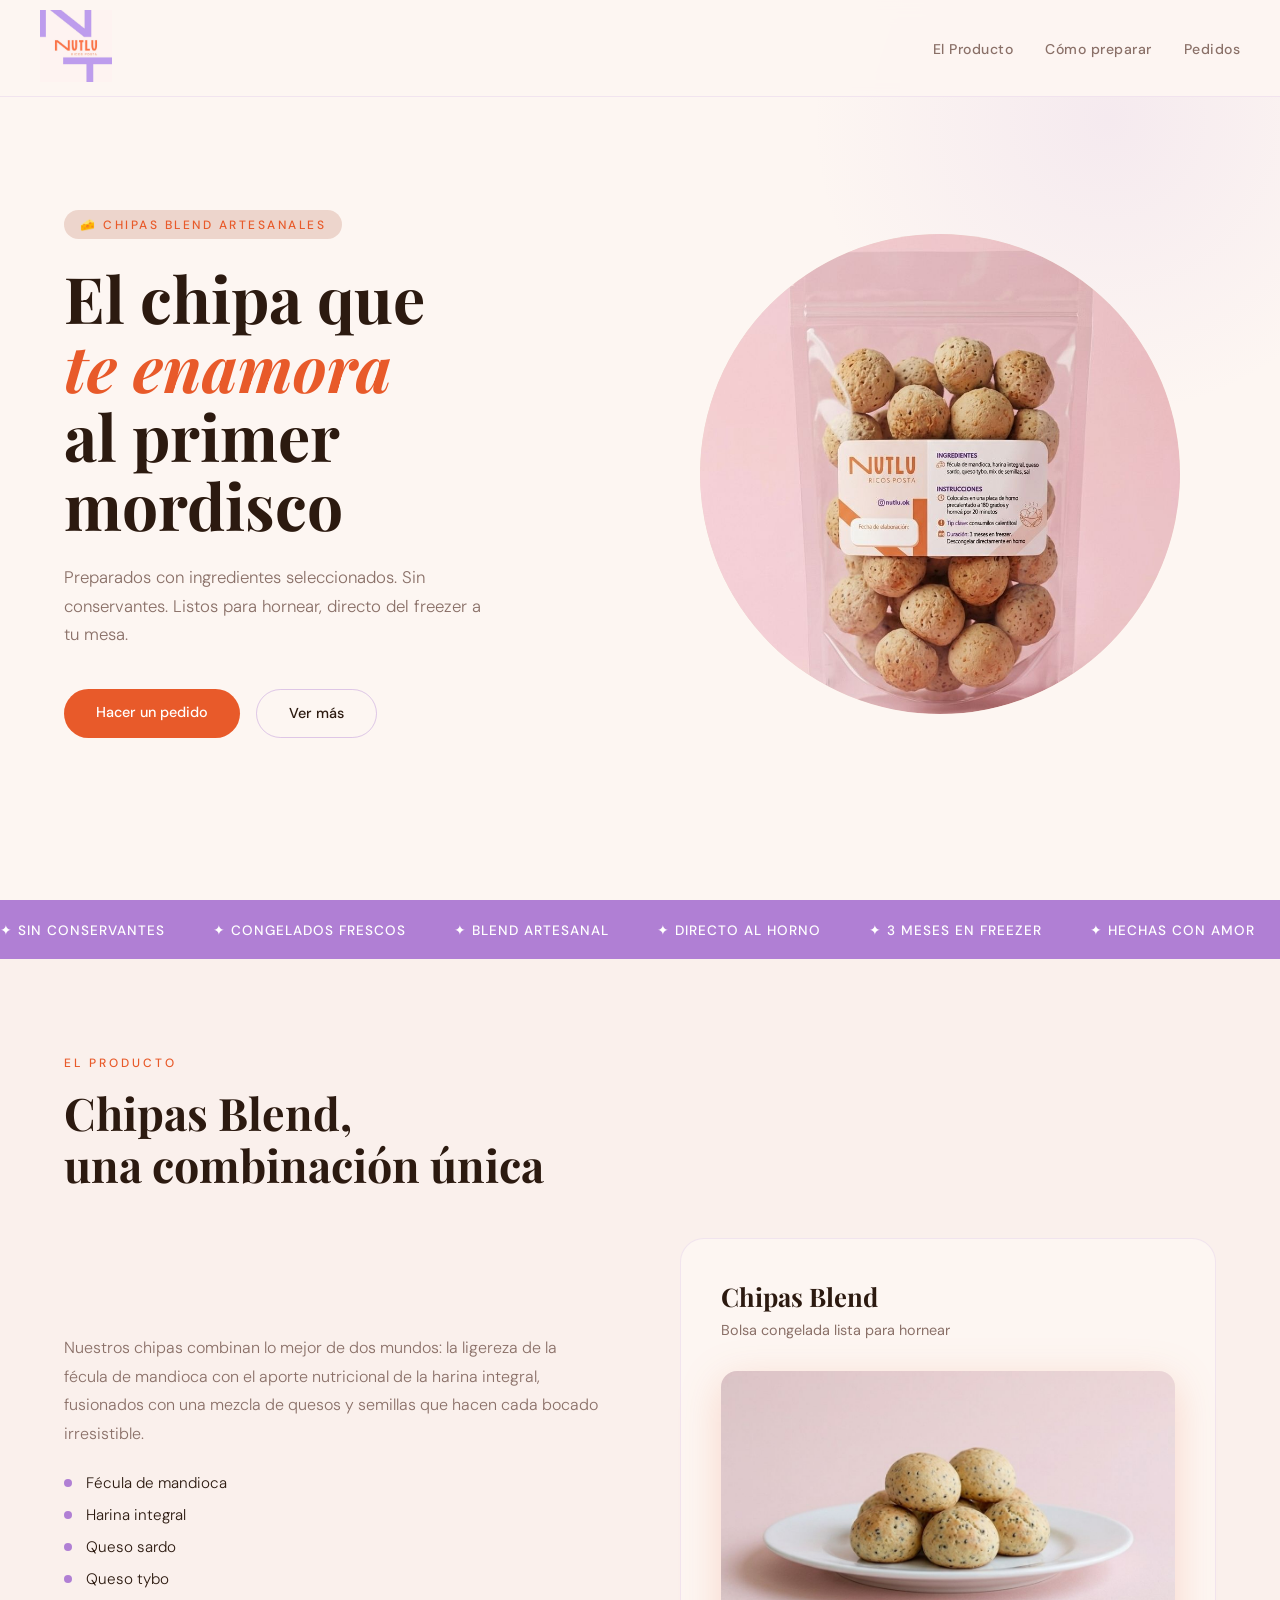
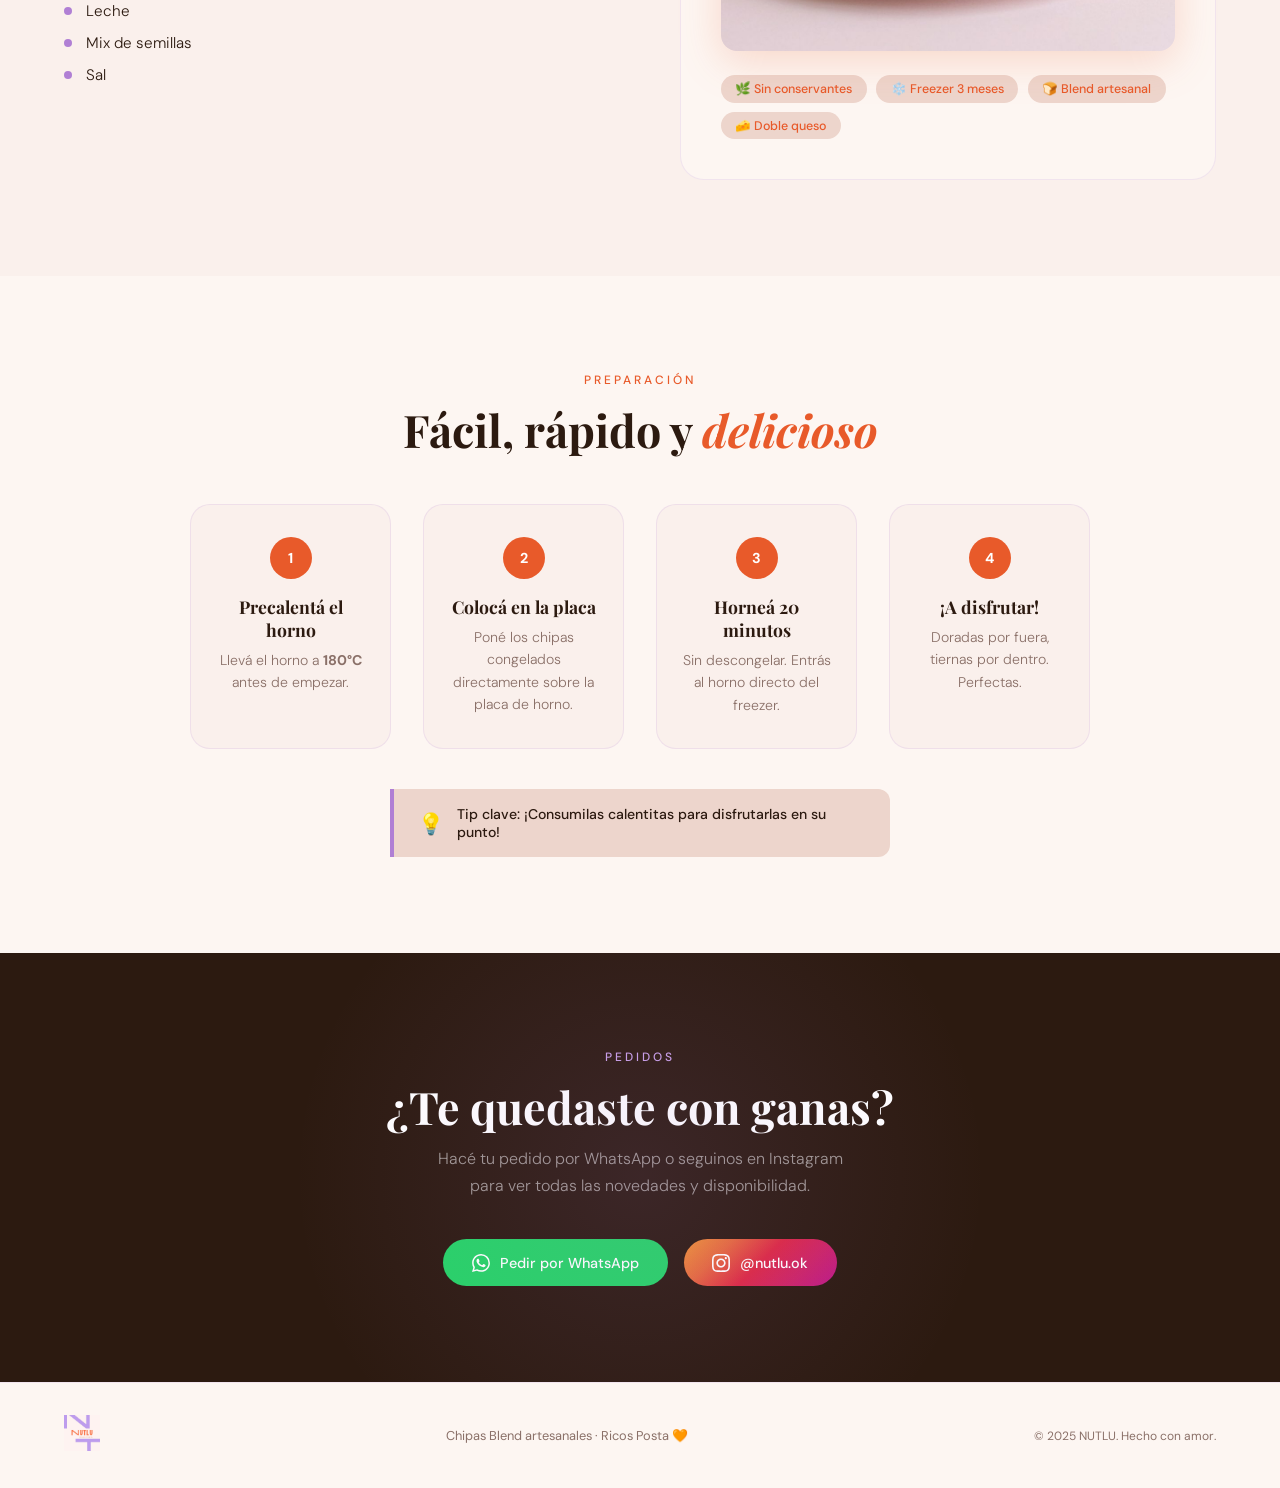
==== index.html @ cdbb3005 "primrer commit del index" ====
<!DOCTYPE html>
<html lang="es">
<head>
<meta charset="UTF-8">
<meta name="viewport" content="width=device-width, initial-scale=1.0">
<title>NUTLU – Chipas Blend</title>
<link href="https://fonts.googleapis.com/css2?family=Playfair+Display:ital,wght@0,700;1,400&family=DM+Sans:wght@300;400;500&display=swap" rel="stylesheet">
<style>
  :root {
    --orange: #E85A2A;
    --orange-light: #F07A50;
    --purple: #B07FD4;
    --purple-light: #C9A0E8;
    --cream: #FAF0EC;
    --warm-white: #FDF6F2;
    --dark: #2C1A10;
    --muted: #8A7068;
    --sand: #EDD5CC;
  }
  *, *::before, *::after { box-sizing: border-box; margin: 0; padding: 0; }
  html { scroll-behavior: smooth; }
  body { font-family: 'DM Sans', sans-serif; background: var(--warm-white); color: var(--dark); overflow-x: hidden; }

  nav {
    position: fixed; top: 0; left: 0; right: 0; z-index: 100;
    display: flex; justify-content: space-between; align-items: center;
    padding: 0.6rem 2.5rem;
    background: rgba(253, 246, 242, 0.92);
    backdrop-filter: blur(10px);
    border-bottom: 1px solid rgba(176, 127, 212, 0.15);
  }
  .nav-logo img { height: 72px; object-fit: contain; }
  .nav-links { display: flex; gap: 2rem; list-style: none; }
  .nav-links a { text-decoration: none; color: var(--muted); font-size: 0.88rem; font-weight: 500; letter-spacing: 0.5px; transition: color 0.2s; }
  .nav-links a:hover { color: var(--orange); }

  .hero {
    min-height: 100vh;
    display: grid; grid-template-columns: 1fr 1fr;
    align-items: center; padding: 6rem 5% 3rem; gap: 3rem;
    position: relative; overflow: hidden;
  }
  .hero::before {
    content: ''; position: absolute; top: -20%; right: -10%;
    width: 600px; height: 600px;
    background: radial-gradient(circle, rgba(176, 127, 212, 0.1) 0%, transparent 70%);
    border-radius: 50%; pointer-events: none;
  }
  .hero-text { position: relative; z-index: 1; }
  .hero-tag {
    display: inline-block; background: var(--sand); color: var(--orange);
    font-size: 0.75rem; font-weight: 500; letter-spacing: 2.5px;
    text-transform: uppercase; padding: 0.4rem 1rem; border-radius: 50px;
    margin-bottom: 1.5rem; animation: fadeUp 0.6s ease both;
  }
  .hero h1 {
    font-family: 'Playfair Display', serif;
    font-size: clamp(3rem, 5vw, 4.8rem); line-height: 1.08;
    color: var(--dark); margin-bottom: 1.5rem;
    animation: fadeUp 0.6s 0.1s ease both;
  }
  .hero h1 em { font-style: italic; color: var(--orange); }
  .hero p {
    font-size: 1.05rem; line-height: 1.7; color: var(--muted);
    max-width: 420px; margin-bottom: 2.5rem; font-weight: 300;
    animation: fadeUp 0.6s 0.2s ease both;
  }
  .btn-group { display: flex; gap: 1rem; flex-wrap: wrap; animation: fadeUp 0.6s 0.3s ease both; }
  .btn-primary {
    background: var(--orange); color: white;
    padding: 0.9rem 2rem; border: none; border-radius: 50px;
    font-family: 'DM Sans', sans-serif; font-size: 0.9rem; font-weight: 500;
    cursor: pointer; text-decoration: none; transition: background 0.2s, transform 0.15s; display: inline-block;
  }
  .btn-primary:hover { background: var(--orange-light); transform: translateY(-2px); }
  .btn-outline {
    background: transparent; color: var(--dark);
    padding: 0.9rem 2rem; border: 1.5px solid rgba(176,127,212,0.4); border-radius: 50px;
    font-family: 'DM Sans', sans-serif; font-size: 0.9rem; font-weight: 500;
    cursor: pointer; text-decoration: none; transition: border-color 0.2s, color 0.2s; display: inline-block;
  }
  .btn-outline:hover { border-color: var(--purple); color: var(--purple); }

  .hero-visual { display: flex; justify-content: center; align-items: center; animation: fadeIn 0.8s 0.2s ease both; }
  .hero-circle {
    width: clamp(300px, 40vw, 480px); height: clamp(300px, 40vw, 480px);
    background: var(--sand); border-radius: 50%;
    display: flex; align-items: center; justify-content: center;
    position: relative; overflow: hidden;
  }
  .hero-circle img { width: 100%; height: 100%; object-fit: cover; border-radius: 50%; }
  .hero-circle::after {
    content: ''; position: absolute; inset: -20px; border-radius: 50%;
    border: 2px dashed rgba(176, 127, 212, 0.3);
    animation: spin 30s linear infinite;
  }

  .strip { background: var(--purple); padding: 1.2rem 0; overflow: hidden; white-space: nowrap; }
  .strip-inner { display: inline-flex; gap: 3rem; animation: marquee 20s linear infinite; }
  .strip-item {
    color: white; font-size: 0.85rem; font-weight: 500;
    letter-spacing: 1px; text-transform: uppercase;
    display: flex; align-items: center; gap: 0.6rem; flex-shrink: 0;
  }

  .producto { padding: 6rem 5%; background: var(--cream); }
  .section-label { font-size: 0.75rem; letter-spacing: 3px; text-transform: uppercase; color: var(--orange); font-weight: 500; margin-bottom: 1rem; }
  .section-title { font-family: 'Playfair Display', serif; font-size: clamp(2rem, 3.5vw, 3rem); line-height: 1.15; margin-bottom: 1rem; }
  .producto-grid { display: grid; grid-template-columns: 1fr 1fr; gap: 5rem; align-items: center; margin-top: 3rem; }
  .ingredientes-list { list-style: none; margin-top: 1.5rem; display: flex; flex-direction: column; gap: 0.75rem; }
  .ingredientes-list li { display: flex; align-items: center; gap: 0.9rem; font-size: 0.95rem; color: var(--dark); font-weight: 300; }
  .ing-dot { width: 8px; height: 8px; background: var(--purple); border-radius: 50%; flex-shrink: 0; }
  .producto-card { background: var(--warm-white); border-radius: 24px; padding: 2.5rem; border: 1px solid rgba(176,127,212,0.15); }
  .producto-card h3 { font-family: 'Playfair Display', serif; font-size: 1.6rem; margin-bottom: 0.5rem; }
  .producto-card .subtitle { color: var(--muted); font-size: 0.9rem; margin-bottom: 2rem; }
  .chips-visual { font-size: 4rem; text-align: center; margin: 1.5rem 0; filter: drop-shadow(0 10px 20px rgba(232,90,42,0.2)); }
  .badge-row { display: flex; gap: 0.6rem; flex-wrap: wrap; margin-top: 1.5rem; }
  .badge { background: var(--sand); color: var(--orange); padding: 0.35rem 0.9rem; border-radius: 50px; font-size: 0.78rem; font-weight: 500; }

  .como { padding: 6rem 5%; text-align: center; }
  .steps { display: grid; grid-template-columns: repeat(auto-fit, minmax(200px, 1fr)); gap: 2rem; margin-top: 3rem; max-width: 900px; margin-left: auto; margin-right: auto; }
  .step-card { padding: 2rem 1.5rem; border-radius: 20px; background: var(--cream); border: 1px solid rgba(176,127,212,0.15); transition: transform 0.2s, box-shadow 0.2s; }
  .step-card:hover { transform: translateY(-4px); box-shadow: 0 12px 30px rgba(176,127,212,0.15); }
  .step-num { width: 42px; height: 42px; background: var(--orange); color: white; border-radius: 50%; display: flex; align-items: center; justify-content: center; font-weight: 700; font-size: 0.9rem; margin: 0 auto 1rem; }
  .step-card h4 { font-family: 'Playfair Display', serif; font-size: 1.1rem; margin-bottom: 0.5rem; }
  .step-card p { font-size: 0.88rem; color: var(--muted); line-height: 1.6; font-weight: 300; }
  .tip-box {
    background: var(--sand); border-left: 4px solid var(--purple); border-radius: 0 12px 12px 0;
    padding: 1rem 1.5rem; max-width: 500px; margin: 2.5rem auto 0;
    display: flex; align-items: center; gap: 0.8rem; text-align: left;
  }
  .tip-box span { font-size: 1.3rem; }
  .tip-box p { font-size: 0.88rem; color: var(--dark); font-weight: 500; }

  .pedidos {
    padding: 6rem 5%; background: var(--dark); color: white; text-align: center;
    position: relative; overflow: hidden;
  }
  .pedidos::before {
    content: ''; position: absolute; top: -30%; left: 50%; transform: translateX(-50%);
    width: 700px; height: 700px;
    background: radial-gradient(circle, rgba(176, 127, 212, 0.12) 0%, transparent 70%);
    border-radius: 50%; pointer-events: none;
  }
  .pedidos .section-label { color: var(--purple-light); }
  .pedidos .section-title { color: white; margin-bottom: 0.75rem; }
  .pedidos p { color: rgba(255,255,255,0.55); max-width: 420px; margin: 0 auto 2.5rem; font-weight: 300; line-height: 1.7; }
  .contact-options { display: flex; gap: 1rem; justify-content: center; flex-wrap: wrap; }
  .contact-btn { display: flex; align-items: center; gap: 0.6rem; padding: 0.9rem 1.8rem; border-radius: 50px; font-family: 'DM Sans', sans-serif; font-size: 0.9rem; font-weight: 500; text-decoration: none; transition: transform 0.15s, opacity 0.2s; }
  .contact-btn:hover { transform: translateY(-2px); opacity: 0.9; }
  .contact-btn.whatsapp { background: #25D366; color: white; }
  .contact-btn.instagram { background: linear-gradient(135deg, #f09433, #e6683c, #dc2743, #cc2366, #bc1888); color: white; }

  footer { padding: 2rem 5%; display: flex; justify-content: space-between; align-items: center; border-top: 1px solid rgba(176,127,212,0.15); flex-wrap: wrap; gap: 1rem; }
  footer .logo img { height: 36px; object-fit: contain; }
  footer p { font-size: 0.8rem; color: var(--muted); }

  @keyframes fadeUp { from { opacity: 0; transform: translateY(24px); } to { opacity: 1; transform: translateY(0); } }
  @keyframes fadeIn { from { opacity: 0; } to { opacity: 1; } }
  @keyframes spin { from { transform: rotate(0deg); } to { transform: rotate(360deg); } }
  @keyframes marquee { from { transform: translateX(0); } to { transform: translateX(-50%); } }

  @media (max-width: 768px) {
    nav { padding: 0.5rem 1.5rem; }
    .nav-logo img { height: 52px; }
    .nav-links { display: none; }
    .hero { grid-template-columns: 1fr; text-align: center; padding: 5rem 1.5rem 3rem; }
    .hero p { margin-left: auto; margin-right: auto; }
    .btn-group { justify-content: center; }
    .hero-visual { order: -1; }
    .hero-circle { width: 260px; height: 260px; }
    .producto-grid { grid-template-columns: 1fr; gap: 2.5rem; }
    .steps { grid-template-columns: 1fr 1fr; }
  }
  @media (max-width: 480px) { .steps { grid-template-columns: 1fr; } }
</style>
</head>
<body>

<nav>
  <div class="nav-logo">
    <img src="[data-uri]" alt="NUTLU">
  </div>
  <ul class="nav-links">
    <li><a href="#producto">El Producto</a></li>
    <li><a href="#como">Cómo preparar</a></li>
    <li><a href="#pedidos">Pedidos</a></li>
  </ul>
</nav>

<section class="hero">
  <div class="hero-text">
    <div class="hero-tag">🧀 Chipas Blend Artesanales</div>
    <h1>El chipa que<br><em>te enamora</em><br>al primer mordisco</h1>
    <p>Preparados con ingredientes seleccionados. Sin conservantes. Listos para hornear, directo del freezer a tu mesa.</p>
    <div class="btn-group">
      <a href="#pedidos" class="btn-primary">Hacer un pedido</a>
      <a href="#producto" class="btn-outline">Ver más</a>
    </div>
  </div>
  <div class="hero-visual">
    <div class="hero-circle">
      <img src="[data-uri]" alt="Chipas NUTLU">
    </div>
  </div>
</section>

<div class="strip">
  <div class="strip-inner">
    <span class="strip-item">✦ Sin conservantes</span>
    <span class="strip-item">✦ Congelados frescos</span>
    <span class="strip-item">✦ Blend artesanal</span>
    <span class="strip-item">✦ Directo al horno</span>
    <span class="strip-item">✦ 3 meses en freezer</span>
    <span class="strip-item">✦ Hechas con amor</span>
    <span class="strip-item">✦ Sin conservantes</span>
    <span class="strip-item">✦ Congelados frescos</span>
    <span class="strip-item">✦ Blend artesanal</span>
    <span class="strip-item">✦ Directo al horno</span>
    <span class="strip-item">✦ 3 meses en freezer</span>
    <span class="strip-item">✦ Hechas con amor</span>
  </div>
</div>

<section class="producto" id="producto">
  <div class="section-label">El producto</div>
  <h2 class="section-title">Chipas Blend,<br>una combinación única</h2>
  <div class="producto-grid">
    <div>
      <p style="color: var(--muted); line-height: 1.8; font-weight: 300; font-size: 1rem;">
        Nuestros chipas combinan lo mejor de dos mundos: la ligereza de la fécula de mandioca con el aporte nutricional de la harina integral, fusionados con una mezcla de quesos y semillas que hacen cada bocado irresistible.
      </p>
      <ul class="ingredientes-list">
        <li><span class="ing-dot"></span>Fécula de mandioca</li>
        <li><span class="ing-dot"></span>Harina integral</li>
        <li><span class="ing-dot"></span>Queso sardo</li>
        <li><span class="ing-dot"></span>Queso tybo</li>
        <li><span class="ing-dot"></span>Leche</li>
        <li><span class="ing-dot"></span>Mix de semillas</li>
        <li><span class="ing-dot"></span>Sal</li>
      </ul>
    </div>
    <div class="producto-card">
      <h3>Chipas Blend</h3>
      <div class="subtitle">Bolsa congelada lista para hornear</div>
      <div class="chips-visual"><img src="[data-uri]" style="width:100%;height:280px;border-radius:16px;object-fit:cover;object-position:center center;display:block;"></div>
      <div class="badge-row">
        <span class="badge">🌿 Sin conservantes</span>
        <span class="badge">❄️ Freezer 3 meses</span>
        <span class="badge">🍞 Blend artesanal</span>
        <span class="badge">🧀 Doble queso</span>
      </div>
    </div>
  </div>
</section>

<section class="como" id="como">
  <div class="section-label">Preparación</div>
  <h2 class="section-title">Fácil, rápido y <em style="font-family: 'Playfair Display', serif; color: var(--orange);">delicioso</em></h2>
  <div class="steps">
    <div class="step-card">
      <div class="step-num">1</div>
      <h4>Precalentá el horno</h4>
      <p>Llevá el horno a <strong>180°C</strong> antes de empezar.</p>
    </div>
    <div class="step-card">
      <div class="step-num">2</div>
      <h4>Colocá en la placa</h4>
      <p>Poné los chipas congelados directamente sobre la placa de horno.</p>
    </div>
    <div class="step-card">
      <div class="step-num">3</div>
      <h4>Horneá 20 minutos</h4>
      <p>Sin descongelar. Entrás al horno directo del freezer.</p>
    </div>
    <div class="step-card">
      <div class="step-num">4</div>
      <h4>¡A disfrutar!</h4>
      <p>Doradas por fuera, tiernas por dentro. Perfectas.</p>
    </div>
  </div>
  <div class="tip-box">
    <span>💡</span>
    <p>Tip clave: ¡Consumilas calentitas para disfrutarlas en su punto!</p>
  </div>
</section>

<section class="pedidos" id="pedidos">
  <div class="section-label">Pedidos</div>
  <h2 class="section-title">¿Te quedaste con ganas?</h2>
  <p>Hacé tu pedido por WhatsApp o seguinos en Instagram para ver todas las novedades y disponibilidad.</p>
  <div class="contact-options">
    <a href="https://wa.me/5493364032924" class="contact-btn whatsapp">
      <svg width="18" height="18" viewBox="0 0 24 24" fill="currentColor"><path d="M17.472 14.382c-.297-.149-1.758-.867-2.03-.967-.273-.099-.471-.148-.67.15-.197.297-.767.966-.94 1.164-.173.199-.347.223-.644.075-.297-.15-1.255-.463-2.39-1.475-.883-.788-1.48-1.761-1.653-2.059-.173-.297-.018-.458.13-.606.134-.133.298-.347.446-.52.149-.174.198-.298.298-.497.099-.198.05-.371-.025-.52-.075-.149-.669-1.612-.916-2.207-.242-.579-.487-.5-.669-.51-.173-.008-.371-.01-.57-.01-.198 0-.52.074-.792.372-.272.297-1.04 1.016-1.04 2.479 0 1.462 1.065 2.875 1.213 3.074.149.198 2.096 3.2 5.077 4.487.709.306 1.262.489 1.694.625.712.227 1.36.195 1.871.118.571-.085 1.758-.719 2.006-1.413.248-.694.248-1.289.173-1.413-.074-.124-.272-.198-.57-.347m-5.421 7.403h-.004a9.87 9.87 0 01-5.031-1.378l-.361-.214-3.741.982.998-3.648-.235-.374a9.86 9.86 0 01-1.51-5.26c.001-5.45 4.436-9.884 9.888-9.884 2.64 0 5.122 1.03 6.988 2.898a9.825 9.825 0 012.893 6.994c-.003 5.45-4.437 9.884-9.885 9.884m8.413-18.297A11.815 11.815 0 0012.05 0C5.495 0 .16 5.335.157 11.892c0 2.096.547 4.142 1.588 5.945L.057 24l6.305-1.654a11.882 11.882 0 005.683 1.448h.005c6.554 0 11.89-5.335 11.893-11.893a11.821 11.821 0 00-3.48-8.413z"/></svg>
      Pedir por WhatsApp
    </a>
    <a href="https://instagram.com/nutlu.ok" class="contact-btn instagram">
      <svg width="18" height="18" viewBox="0 0 24 24" fill="currentColor"><path d="M12 2.163c3.204 0 3.584.012 4.85.07 3.252.148 4.771 1.691 4.919 4.919.058 1.265.069 1.645.069 4.849 0 3.205-.012 3.584-.069 4.849-.149 3.225-1.664 4.771-4.919 4.919-1.266.058-1.644.07-4.85.07-3.204 0-3.584-.012-4.849-.07-3.26-.149-4.771-1.699-4.919-4.92-.058-1.265-.07-1.644-.07-4.849 0-3.204.013-3.583.07-4.849.149-3.227 1.664-4.771 4.919-4.919 1.266-.057 1.645-.069 4.849-.069zm0-2.163c-3.259 0-3.667.014-4.947.072-4.358.2-6.78 2.618-6.98 6.98-.059 1.281-.073 1.689-.073 4.948 0 3.259.014 3.668.072 4.948.2 4.358 2.618 6.78 6.98 6.98 1.281.058 1.689.072 4.948.072 3.259 0 3.668-.014 4.948-.072 4.354-.2 6.782-2.618 6.979-6.98.059-1.28.073-1.689.073-4.948 0-3.259-.014-3.667-.072-4.947-.196-4.354-2.617-6.78-6.979-6.98-1.281-.059-1.69-.073-4.949-.073zm0 5.838c-3.403 0-6.162 2.759-6.162 6.162s2.759 6.163 6.162 6.163 6.162-2.759 6.162-6.163c0-3.403-2.759-6.162-6.162-6.162zm0 10.162c-2.209 0-4-1.79-4-4 0-2.209 1.791-4 4-4s4 1.791 4 4c0 2.21-1.791 4-4 4zm6.406-11.845c-.796 0-1.441.645-1.441 1.44s.645 1.44 1.441 1.44c.795 0 1.439-.645 1.439-1.44s-.644-1.44-1.439-1.44z"/></svg>
      @nutlu.ok
    </a>
  </div>
</section>

<footer>
  <div class="logo"><img src="[data-uri]" alt="NUTLU"></div>
  <p>Chipas Blend artesanales · Ricos Posta 🧡</p>
  <p style="font-size: 0.75rem; color: var(--muted);">© 2025 NUTLU. Hecho con amor.</p>
</footer>

</body>
</html>
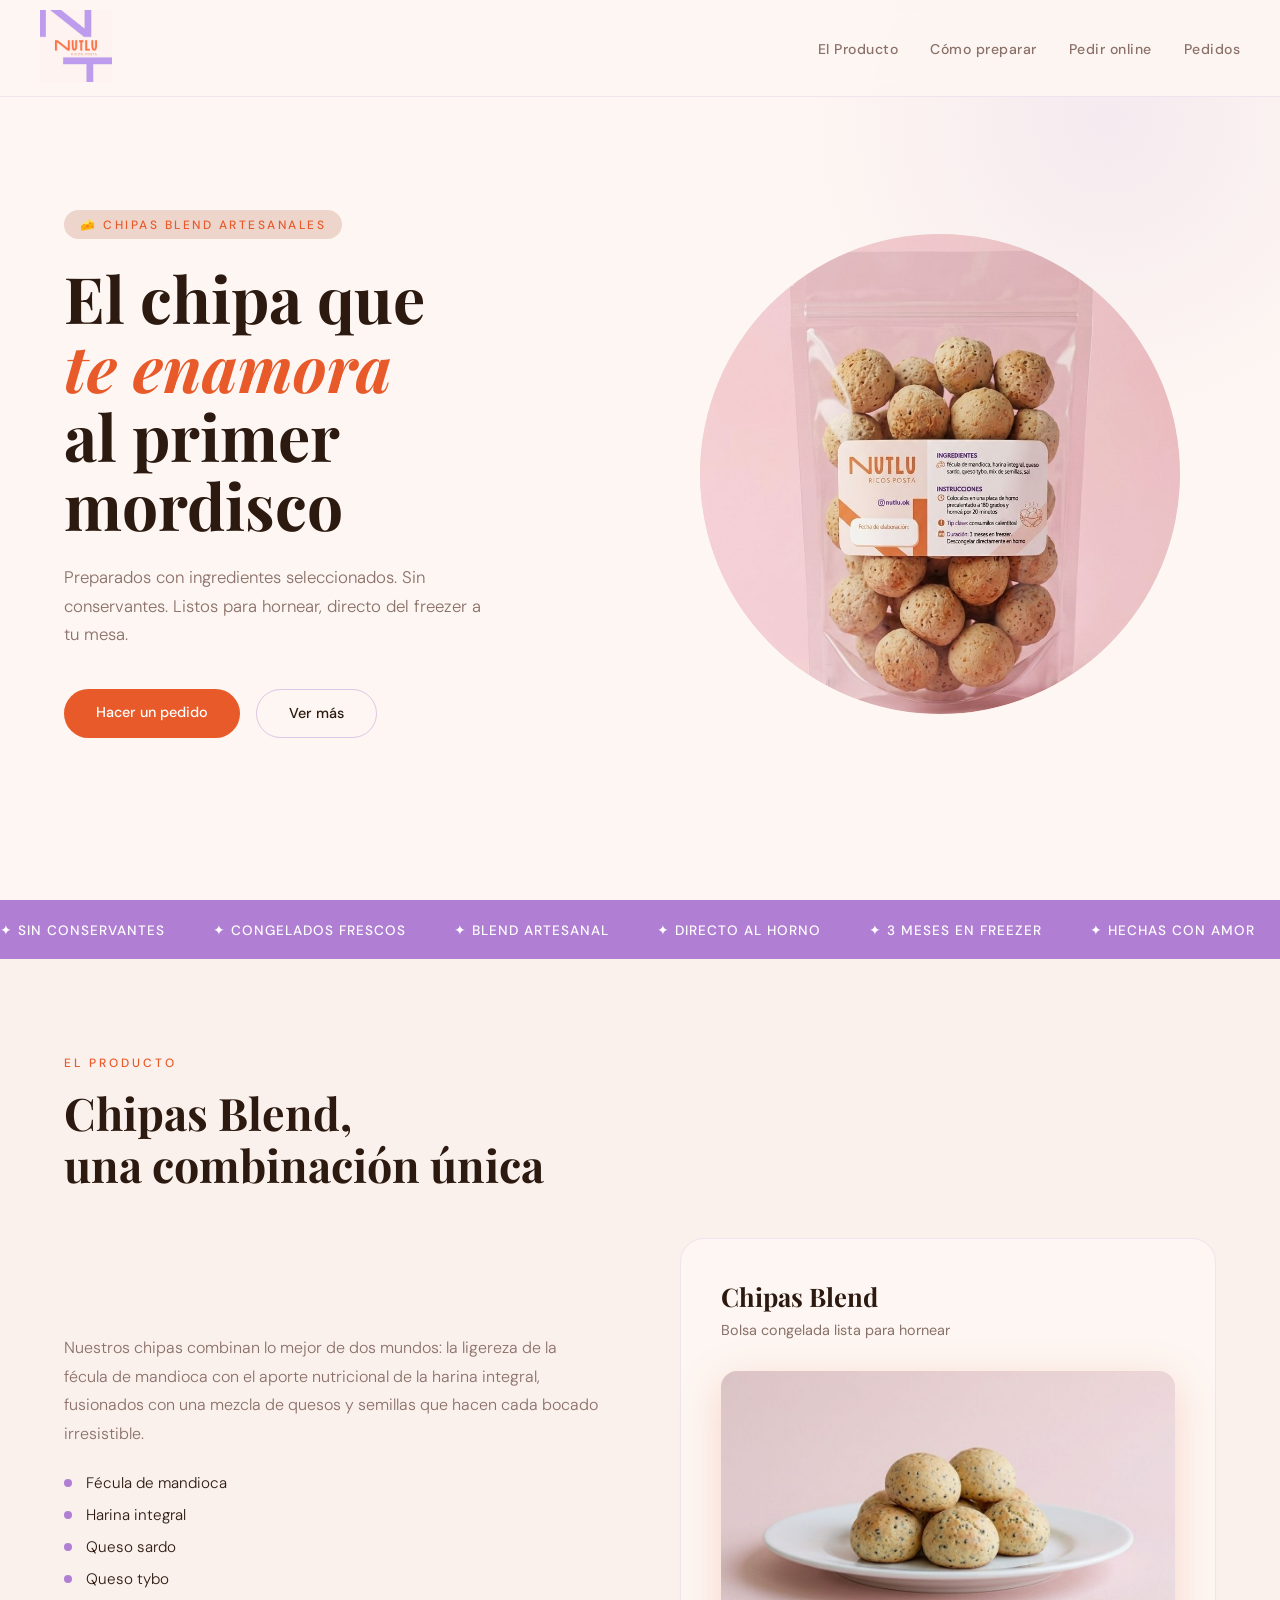
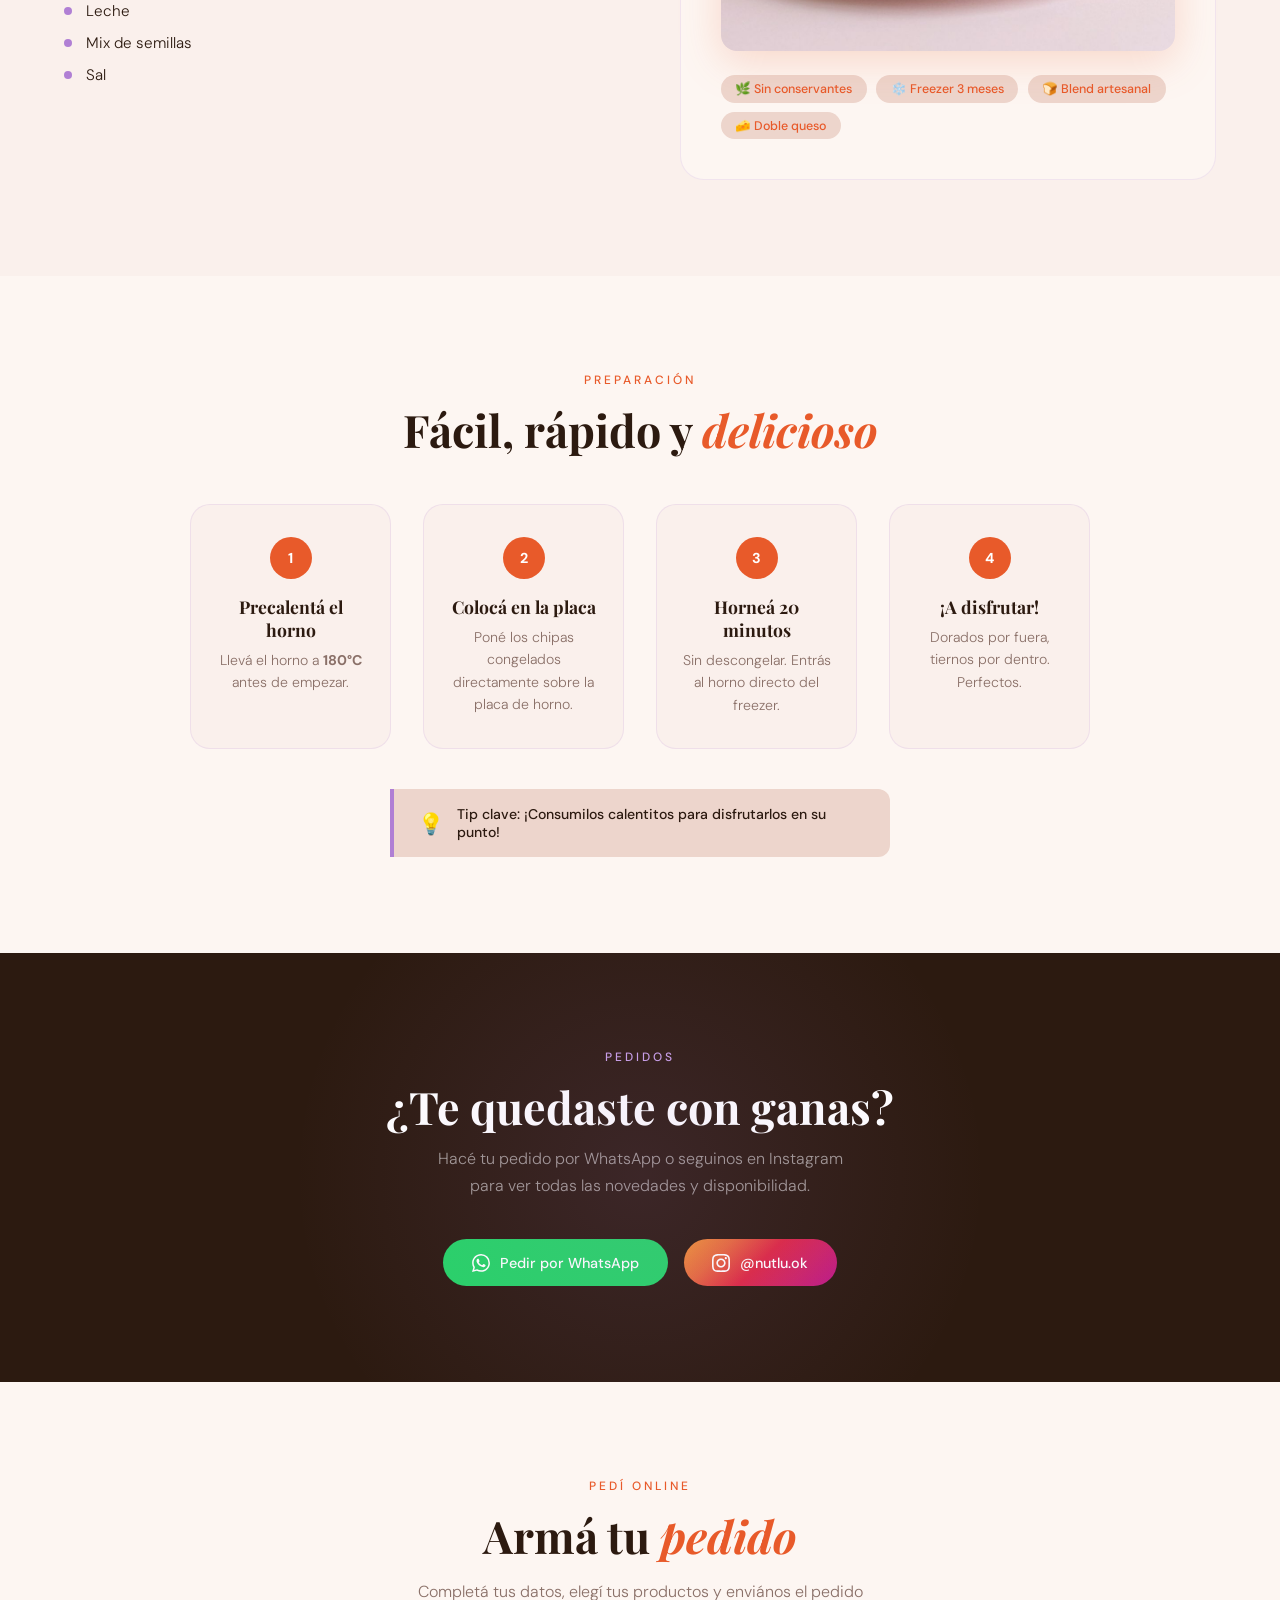
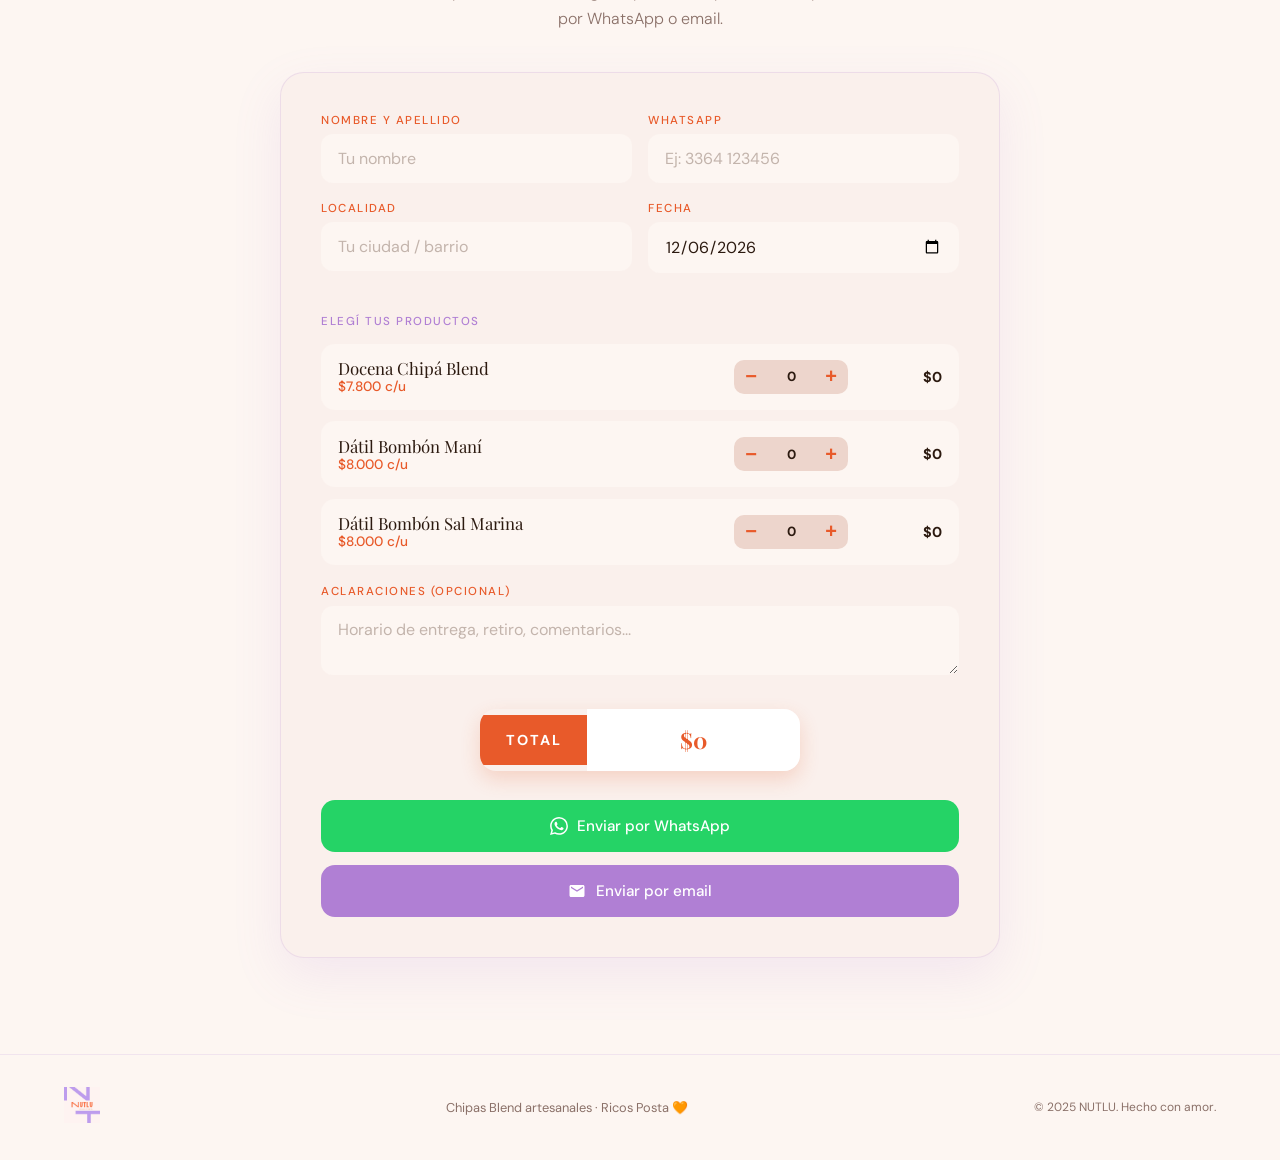
==== commit 5ef8bc87: "agrego pedidos" ====
--- a/index.html
+++ b/index.html
@@ -173,6 +173,50 @@
     .steps { grid-template-columns: 1fr 1fr; }
   }
   @media (max-width: 480px) { .steps { grid-template-columns: 1fr; } }
+
+  /* ===== Formulario de pedido (NUTLU) ===== */
+  .form-pedido { padding: 6rem 5%; background: var(--warm-white); }
+  .fp-inner { max-width: 720px; margin: 0 auto; text-align: center; }
+  .fp-sub { color: var(--muted); font-weight: 300; max-width: 460px; margin: 0.5rem auto 2.5rem; line-height: 1.7; }
+  .fp-card { background: var(--cream); border: 1px solid rgba(176,127,212,0.18); border-radius: 24px; padding: 2.5rem; text-align: left; box-shadow: 0 18px 50px rgba(176,127,212,0.12); }
+  .fp-row { display: flex; gap: 1rem; flex-wrap: wrap; }
+  .fp-field { flex: 1; min-width: 180px; margin-bottom: 1.1rem; }
+  .fp-field label { display: block; font-size: 0.72rem; letter-spacing: 1.5px; text-transform: uppercase; color: var(--orange); font-weight: 500; margin-bottom: 0.4rem; }
+  .fp-field input, .fp-field textarea { width: 100%; font-family: 'DM Sans', sans-serif; font-size: 1rem; color: var(--dark); background: var(--warm-white); border: 1.5px solid transparent; border-radius: 12px; padding: 0.8rem 1rem; outline: none; transition: border-color 0.2s, box-shadow 0.2s; }
+  .fp-field input::placeholder, .fp-field textarea::placeholder { color: #c3b4ac; }
+  .fp-field input:focus, .fp-field textarea:focus { border-color: var(--purple); box-shadow: 0 0 0 3px rgba(176,127,212,0.18); }
+  .fp-sec-label { font-size: 0.72rem; letter-spacing: 1.5px; text-transform: uppercase; color: var(--purple); font-weight: 500; margin: 1.5rem 0 0.9rem; }
+  .fp-product { display: flex; align-items: center; gap: 1rem; background: var(--warm-white); border: 1.5px solid transparent; border-radius: 14px; padding: 0.85rem 1rem; margin-bottom: 0.7rem; transition: border-color 0.2s; }
+  .fp-product.on { border-color: var(--purple); }
+  .fp-info { flex: 1; min-width: 0; }
+  .fp-name { font-family: 'Playfair Display', serif; font-size: 1.05rem; color: var(--dark); line-height: 1.2; }
+  .fp-price { font-size: 0.85rem; color: var(--orange); font-weight: 500; }
+  .fp-step { display: flex; align-items: center; flex-shrink: 0; }
+  .fp-step button { width: 34px; height: 34px; border: none; background: var(--sand); color: var(--orange); font-size: 1.25rem; font-weight: 700; cursor: pointer; display: grid; place-items: center; transition: background 0.15s, transform 0.05s; }
+  .fp-step button:hover { background: #e6c9bd; }
+  .fp-step button:active { transform: scale(0.9); }
+  .fp-step button.minus { border-radius: 10px 0 0 10px; }
+  .fp-step button.plus { border-radius: 0 10px 10px 0; }
+  .fp-step input { width: 46px; height: 34px; text-align: center; border: none; background: var(--sand); font-family: 'DM Sans', sans-serif; font-weight: 700; color: var(--dark); -moz-appearance: textfield; }
+  .fp-step input::-webkit-outer-spin-button, .fp-step input::-webkit-inner-spin-button { -webkit-appearance: none; margin: 0; }
+  .fp-line { width: 78px; text-align: right; font-weight: 700; font-size: 0.9rem; color: var(--dark); flex-shrink: 0; }
+  .fp-total { display: flex; align-items: center; justify-content: center; margin: 1.8rem auto 0; max-width: 320px; border-radius: 16px; overflow: hidden; box-shadow: 0 8px 20px rgba(232,90,42,0.2); }
+  .fp-total .lbl { background: var(--orange); color: #fff; font-weight: 700; letter-spacing: 2px; padding: 1rem 1.6rem; font-size: 0.9rem; }
+  .fp-total .val { background: #fff; color: var(--orange); font-family: 'Playfair Display', serif; font-weight: 700; font-size: 1.4rem; padding: 1rem 1.6rem; flex: 1; text-align: center; }
+  .fp-actions { display: flex; flex-direction: column; gap: 0.8rem; margin-top: 1.8rem; }
+  .fp-btn { display: flex; align-items: center; justify-content: center; gap: 0.6rem; border: none; border-radius: 14px; padding: 1rem; font-family: 'DM Sans', sans-serif; font-weight: 500; font-size: 0.95rem; cursor: pointer; transition: transform 0.06s, filter 0.2s, opacity 0.2s; }
+  .fp-btn:active { transform: translateY(1px); }
+  .fp-btn svg { width: 18px; height: 18px; }
+  .fp-wsp { background: #25D366; color: #fff; }
+  .fp-wsp:hover { filter: brightness(1.05); }
+  .fp-mail { background: var(--purple); color: #fff; }
+  .fp-mail:hover { filter: brightness(1.05); }
+  .fp-notice { margin-top: 1.1rem; padding: 0.9rem 1rem; border-radius: 12px; font-size: 0.9rem; text-align: center; display: none; }
+  .fp-notice.ok { background: #e4f7ea; color: #1f8a4c; display: block; }
+  .fp-notice.err { background: #fde8e2; color: #c0402a; display: block; }
+  .fp-honey { position: absolute; left: -9999px; }
+  @media (max-width: 520px) { .fp-card { padding: 1.6rem; } .fp-line { width: 64px; font-size: 0.85rem; } }
+
 </style>
 </head>
 <body>
@@ -184,6 +228,7 @@
   <ul class="nav-links">
     <li><a href="#producto">El Producto</a></li>
     <li><a href="#como">Cómo preparar</a></li>
+    <li><a href="#pedido-form">Pedir online</a></li>
     <li><a href="#pedidos">Pedidos</a></li>
   </ul>
 </nav>
@@ -276,12 +321,12 @@
     <div class="step-card">
       <div class="step-num">4</div>
       <h4>¡A disfrutar!</h4>
-      <p>Doradas por fuera, tiernas por dentro. Perfectas.</p>
+      <p>Dorados por fuera, tiernos por dentro. Perfectos.</p>
     </div>
   </div>
   <div class="tip-box">
     <span>💡</span>
-    <p>Tip clave: ¡Consumilas calentitas para disfrutarlas en su punto!</p>
+    <p>Tip clave: ¡Consumilos calentitos para disfrutarlos en su punto!</p>
   </div>
 </section>
 
@@ -301,6 +346,153 @@
   </div>
 </section>
 
+<section class="form-pedido" id="pedido-form">
+  <div class="fp-inner">
+    <div class="section-label">Pedí online</div>
+    <h2 class="section-title">Armá tu <em style="font-family: 'Playfair Display', serif; color: var(--orange);">pedido</em></h2>
+    <p class="fp-sub">Completá tus datos, elegí tus productos y enviános el pedido por WhatsApp o email.</p>
+    <div class="fp-card">
+      <div class="fp-row">
+        <div class="fp-field"><label for="fp-nombre">Nombre y apellido</label><input type="text" id="fp-nombre" placeholder="Tu nombre" autocomplete="name"></div>
+        <div class="fp-field"><label for="fp-tel">WhatsApp</label><input type="tel" id="fp-tel" placeholder="Ej: 3364 123456" autocomplete="tel"></div>
+      </div>
+      <div class="fp-row">
+        <div class="fp-field"><label for="fp-loc">Localidad</label><input type="text" id="fp-loc" placeholder="Tu ciudad / barrio"></div>
+        <div class="fp-field"><label for="fp-fecha">Fecha</label><input type="date" id="fp-fecha"></div>
+      </div>
+      <div class="fp-sec-label">Elegí tus productos</div>
+      <div id="fp-products"></div>
+      <div class="fp-field" style="margin-top: 1.2rem;"><label for="fp-notas">Aclaraciones (opcional)</label><textarea id="fp-notas" rows="2" placeholder="Horario de entrega, retiro, comentarios..."></textarea></div>
+      <div class="fp-total"><div class="lbl">TOTAL</div><div class="val" id="fp-total">$0</div></div>
+      <div class="fp-actions">
+        <button type="button" class="fp-btn fp-wsp" id="fp-wsp"><svg viewBox="0 0 24 24" fill="currentColor"><path d="M17.472 14.382c-.297-.149-1.758-.867-2.03-.967-.273-.099-.471-.148-.67.15-.197.297-.767.966-.94 1.164-.173.199-.347.223-.644.075-.297-.15-1.255-.463-2.39-1.475-.883-.788-1.48-1.761-1.653-2.059-.173-.297-.018-.458.13-.606.134-.133.298-.347.446-.52.149-.174.198-.298.298-.497.099-.198.05-.371-.025-.52-.075-.149-.669-1.612-.916-2.207-.242-.579-.487-.5-.669-.51-.173-.008-.371-.01-.57-.01-.198 0-.52.074-.792.372-.272.297-1.04 1.016-1.04 2.479 0 1.462 1.065 2.875 1.213 3.074.149.198 2.096 3.2 5.077 4.487.709.306 1.262.489 1.694.625.712.227 1.36.195 1.871.118.571-.085 1.758-.719 2.006-1.413.248-.694.248-1.289.173-1.413-.074-.124-.272-.198-.57-.347m-5.421 7.403h-.004a9.87 9.87 0 01-5.031-1.378l-.361-.214-3.741.982.998-3.648-.235-.374a9.86 9.86 0 01-1.51-5.26c.001-5.45 4.436-9.884 9.888-9.884 2.64 0 5.122 1.03 6.988 2.898a9.825 9.825 0 012.893 6.994c-.003 5.45-4.437 9.884-9.885 9.884m8.413-18.297A11.815 11.815 0 0012.05 0C5.495 0 .16 5.335.157 11.892c0 2.096.547 4.142 1.588 5.945L.057 24l6.305-1.654a11.882 11.882 0 005.683 1.448h.005c6.554 0 11.89-5.335 11.893-11.893a11.821 11.821 0 00-3.48-8.413z"/></svg>Enviar por WhatsApp</button>
+        <button type="button" class="fp-btn fp-mail" id="fp-mail"><svg viewBox="0 0 24 24" fill="currentColor"><path d="M20 4H4c-1.1 0-2 .9-2 2v12c0 1.1.9 2 2 2h16c1.1 0 2-.9 2-2V6c0-1.1-.9-2-2-2zm0 4l-8 5-8-5V6l8 5 8-5v2z"/></svg>Enviar por email</button>
+      </div>
+      <div class="fp-notice" id="fp-notice"></div>
+      <input type="text" class="fp-honey" id="fp-honey" name="_honey" tabindex="-1" autocomplete="off">
+    </div>
+  </div>
+</section>
+
+<script>
+(function () {
+  // Productos y precios (editá acá cuando cambien)
+  var PRODUCTOS = [
+    { id: 'chipa', nombre: 'Docena Chipá Blend', precio: 7800 },
+    { id: 'mani',  nombre: 'Dátil Bombón Maní', precio: 8000 },
+    { id: 'sal',   nombre: 'Dátil Bombón Sal Marina', precio: 8000 }
+  ];
+
+  var WSP = '5493364032924';                 // WhatsApp del negocio
+  var EMAIL_PEDIDOS = 'dia.re.luna@gmail.com'; // llega a Luna (confirmar 1 vez en FormSubmit)
+
+  var fmt = new Intl.NumberFormat('es-AR');
+  function pesos(n) { return '$' + fmt.format(n); }
+
+  var hoy = new Date();
+  document.getElementById('fp-fecha').value =
+    hoy.getFullYear() + '-' + String(hoy.getMonth() + 1).padStart(2, '0') + '-' + String(hoy.getDate()).padStart(2, '0');
+
+  var cont = document.getElementById('fp-products');
+  PRODUCTOS.forEach(function (p) {
+    var row = document.createElement('div');
+    row.className = 'fp-product';
+    row.dataset.id = p.id;
+    row.innerHTML =
+      '<div class="fp-info"><div class="fp-name">' + p.nombre + '</div><div class="fp-price">' + pesos(p.precio) + ' c/u</div></div>' +
+      '<div class="fp-step"><button type="button" class="minus" aria-label="Restar">\u2212</button>' +
+      '<input type="number" min="0" value="0" inputmode="numeric" aria-label="Cantidad de ' + p.nombre + '">' +
+      '<button type="button" class="plus" aria-label="Sumar">+</button></div>' +
+      '<div class="fp-line">$0</div>';
+    cont.appendChild(row);
+    var input = row.querySelector('input');
+    var line = row.querySelector('.fp-line');
+    function upd() {
+      var q = parseInt(input.value, 10); if (isNaN(q) || q < 0) q = 0;
+      input.value = q; line.textContent = pesos(q * p.precio);
+      row.classList.toggle('on', q > 0); total();
+    }
+    row.querySelector('.minus').addEventListener('click', function () { input.value = Math.max(0, (parseInt(input.value, 10) || 0) - 1); upd(); });
+    row.querySelector('.plus').addEventListener('click', function () { input.value = (parseInt(input.value, 10) || 0) + 1; upd(); });
+    input.addEventListener('input', upd);
+  });
+
+  function items() {
+    var out = [];
+    document.querySelectorAll('.fp-product').forEach(function (row) {
+      var p = PRODUCTOS.find(function (x) { return x.id === row.dataset.id; });
+      var q = parseInt(row.querySelector('input').value, 10) || 0;
+      if (q > 0) out.push({ nombre: p.nombre, cantidad: q, subtotal: q * p.precio });
+    });
+    return out;
+  }
+  function total() {
+    var t = items().reduce(function (s, i) { return s + i.subtotal; }, 0);
+    document.getElementById('fp-total').textContent = pesos(t);
+    return t;
+  }
+  function notice(txt, tipo) {
+    var el = document.getElementById('fp-notice');
+    el.textContent = txt; el.className = 'fp-notice ' + tipo;
+    if (tipo === 'ok') setTimeout(function () { el.className = 'fp-notice'; }, 6000);
+  }
+  function datos() {
+    var nombre = document.getElementById('fp-nombre').value.trim();
+    var tel = document.getElementById('fp-tel').value.trim();
+    var it = items();
+    if (!nombre) { notice('Escribí tu nombre para tomar el pedido.', 'err'); return null; }
+    if (!tel) { notice('Dejanos un WhatsApp para coordinar la entrega.', 'err'); return null; }
+    if (it.length === 0) { notice('Elegí al menos un producto 🙂', 'err'); return null; }
+    return {
+      nombre: nombre, tel: tel,
+      loc: document.getElementById('fp-loc').value.trim(),
+      fecha: document.getElementById('fp-fecha').value,
+      notas: document.getElementById('fp-notas').value.trim(),
+      items: it, total: it.reduce(function (s, i) { return s + i.subtotal; }, 0)
+    };
+  }
+  function resumen(d) {
+    return d.items.map(function (i) { return '• ' + i.cantidad + 'x ' + i.nombre + ' — ' + pesos(i.subtotal); }).join('\n');
+  }
+
+  document.getElementById('fp-wsp').addEventListener('click', function () {
+    var d = datos(); if (!d) return;
+    var m = '*NUEVO PEDIDO · NUTLU* 🧡\n\n*Cliente:* ' + d.nombre + '\n*WhatsApp:* ' + d.tel + '\n';
+    if (d.loc) m += '*Localidad:* ' + d.loc + '\n';
+    m += '*Fecha:* ' + d.fecha + '\n\n*Pedido:*\n' + resumen(d) + '\n\n*TOTAL: ' + pesos(d.total) + '*';
+    if (d.notas) m += '\n\n*Aclaraciones:* ' + d.notas;
+    window.open('https://wa.me/' + WSP + '?text=' + encodeURIComponent(m), '_blank');
+  });
+
+  document.getElementById('fp-mail').addEventListener('click', function () {
+    var d = datos(); if (!d) return;
+    if (document.getElementById('fp-honey').value) { notice('¡Pedido enviado! 🧡', 'ok'); return; }
+    var btn = document.getElementById('fp-mail'); btn.disabled = true; btn.style.opacity = '0.6';
+    fetch('https://formsubmit.co/ajax/' + EMAIL_PEDIDOS, {
+      method: 'POST',
+      headers: { 'Content-Type': 'application/json', 'Accept': 'application/json' },
+      body: JSON.stringify({
+        _subject: 'Nuevo pedido NUTLU - ' + d.nombre,
+        _template: 'table',
+        _captcha: 'false',
+        Cliente: d.nombre,
+        WhatsApp: d.tel,
+        Localidad: d.loc || '-',
+        Fecha: d.fecha,
+        Pedido: resumen(d),
+        Total: pesos(d.total),
+        Aclaraciones: d.notas || '-'
+      })
+    }).then(function (r) { return r.json(); }).then(function (j) {
+      if (j.success === 'true' || j.success === true) notice('¡Pedido enviado! Te vamos a contactar para coordinar 🧡', 'ok');
+      else notice('No pudimos enviar el pedido. Probá por WhatsApp.', 'err');
+    }).catch(function () {
+      notice('Hubo un problema de conexión. Probá con el botón de WhatsApp.', 'err');
+    }).finally(function () { btn.disabled = false; btn.style.opacity = '1'; });
+  });
+})();
+</script>
+
 <footer>
   <div class="logo"><img src="[data-uri]" alt="NUTLU"></div>
   <p>Chipas Blend artesanales · Ricos Posta 🧡</p>
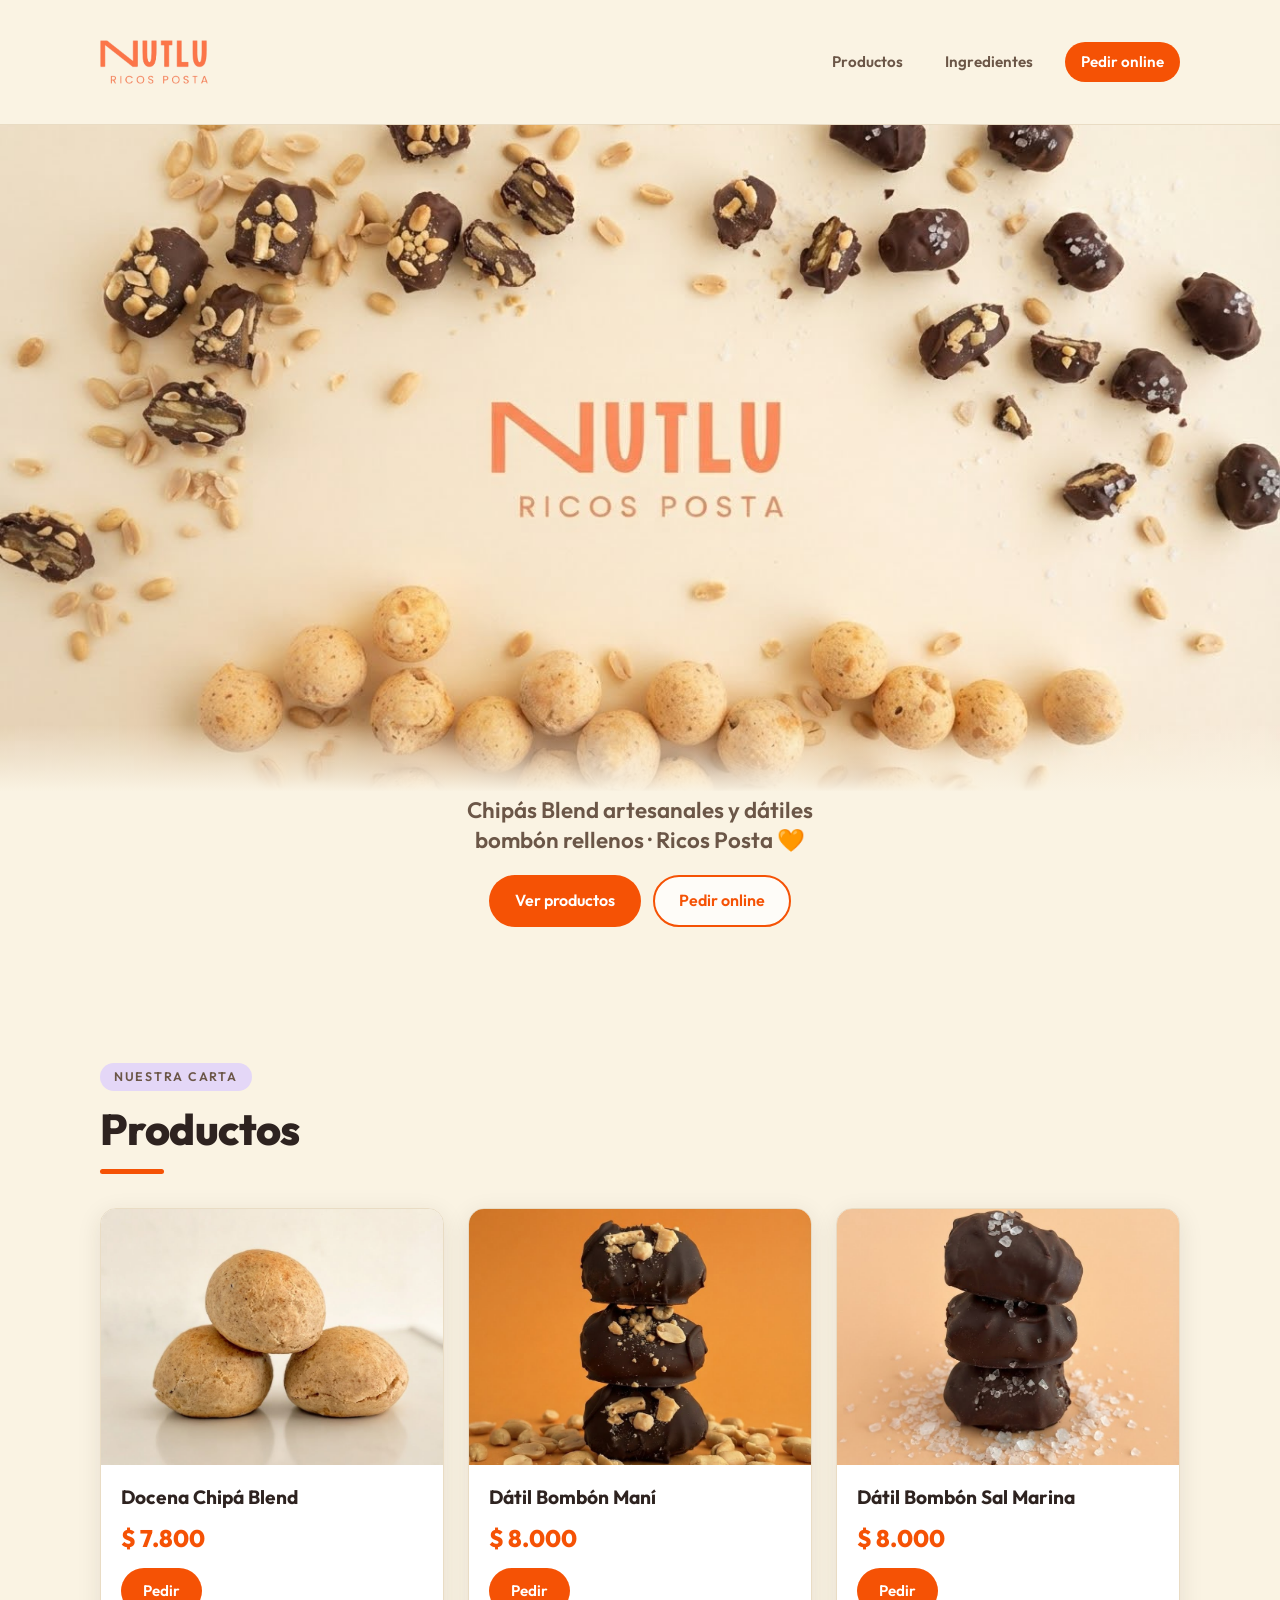
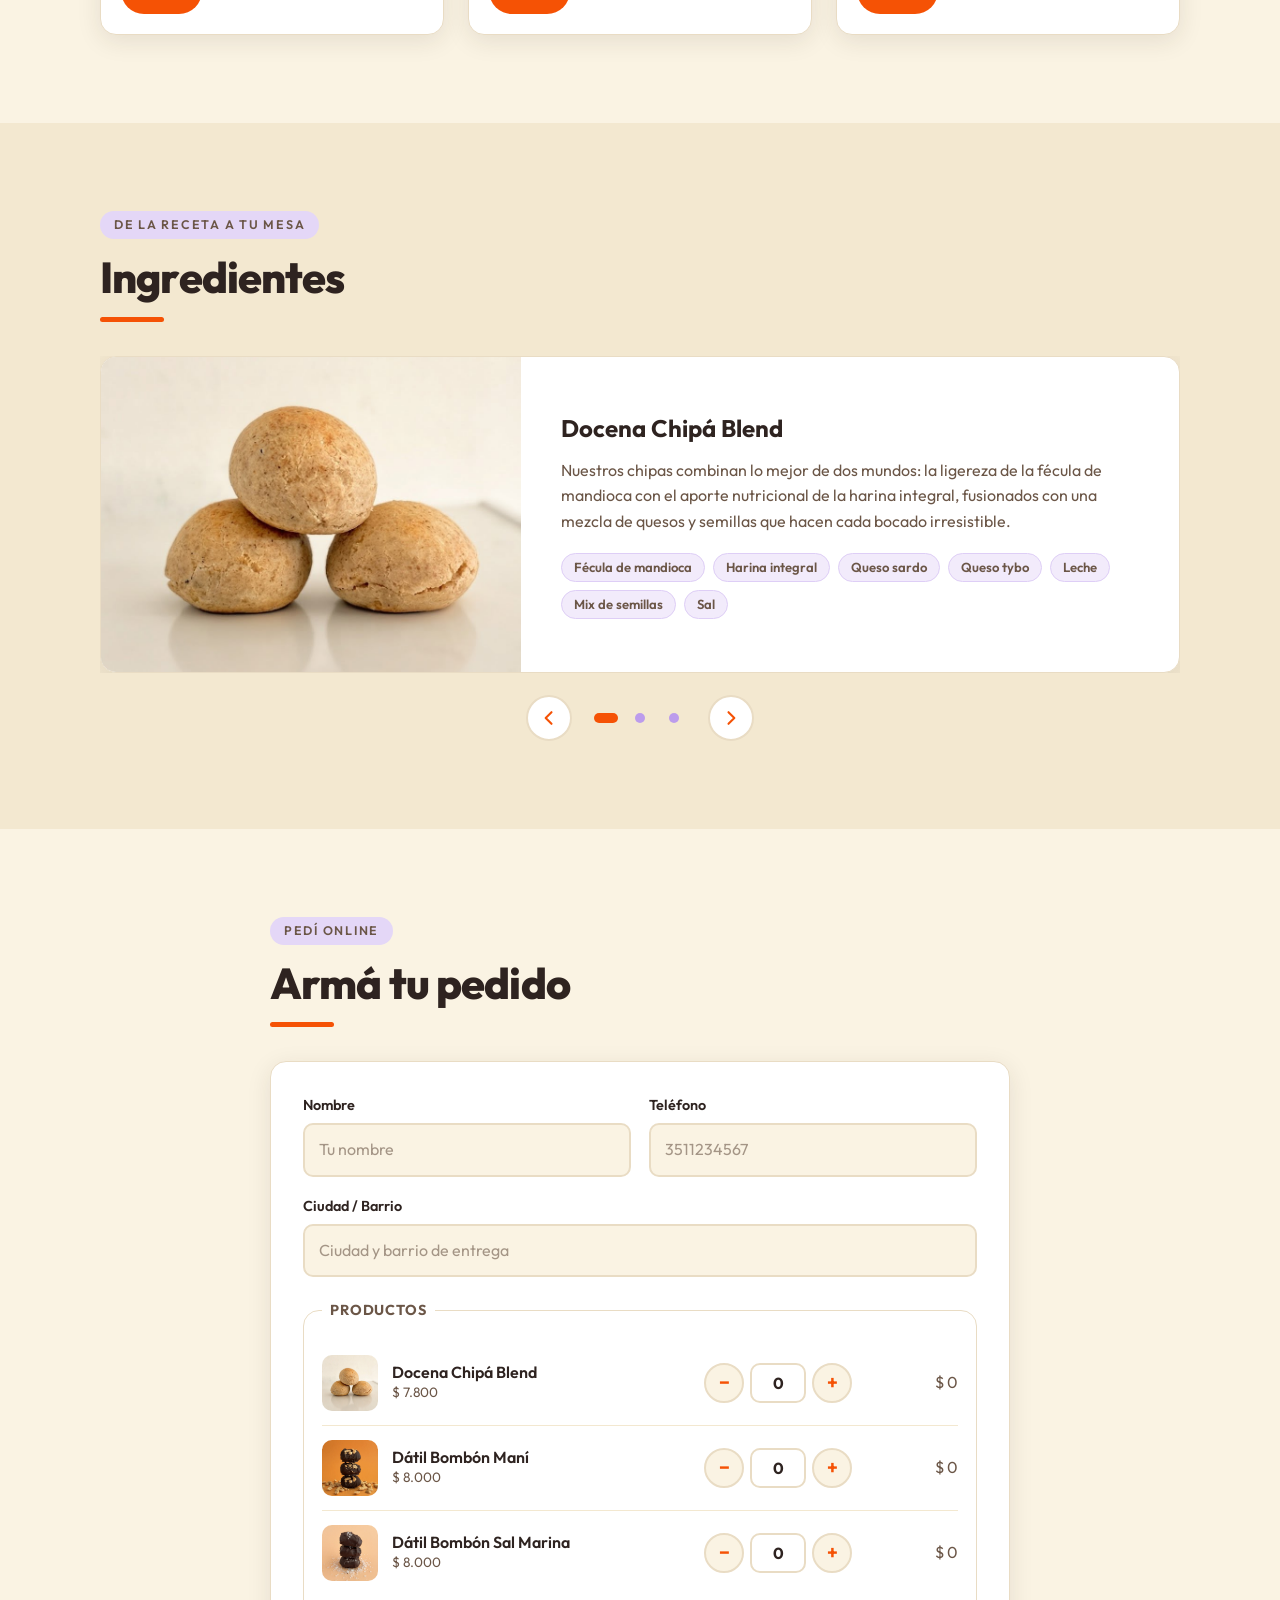
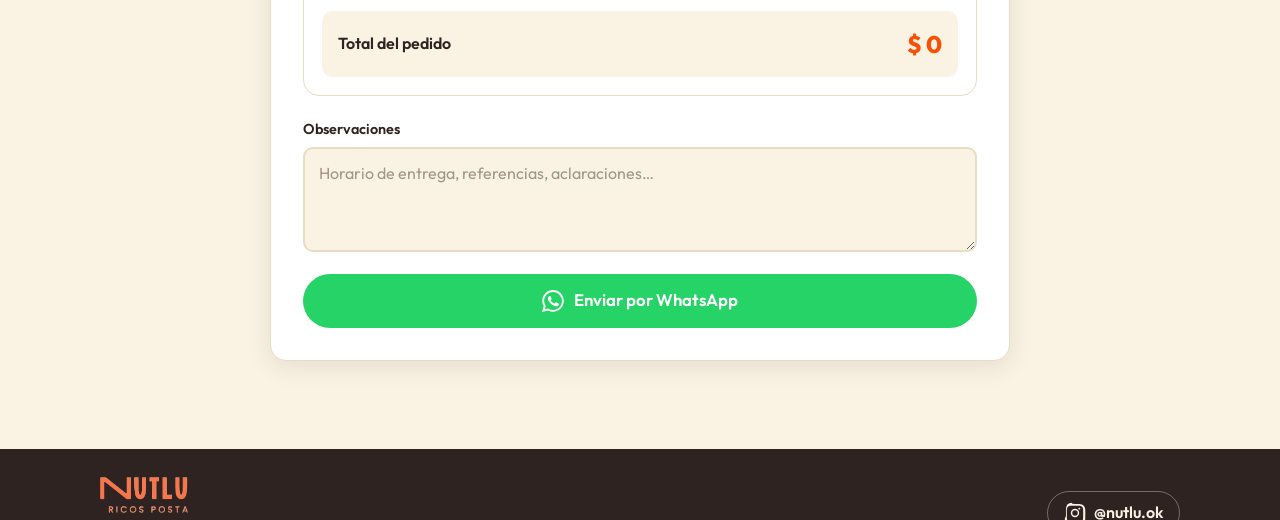
==== commit 0e98a715: "pagina nutlu" ====
--- a/index.html
+++ b/index.html
@@ -1,503 +1,158 @@
 <!DOCTYPE html>
 <html lang="es">
+
 <head>
-<meta charset="UTF-8">
-<meta name="viewport" content="width=device-width, initial-scale=1.0">
-<title>NUTLU – Chipas Blend</title>
-<link href="https://fonts.googleapis.com/css2?family=Playfair+Display:ital,wght@0,700;1,400&family=DM+Sans:wght@300;400;500&display=swap" rel="stylesheet">
-<style>
-  :root {
-    --orange: #E85A2A;
-    --orange-light: #F07A50;
-    --purple: #B07FD4;
-    --purple-light: #C9A0E8;
-    --cream: #FAF0EC;
-    --warm-white: #FDF6F2;
-    --dark: #2C1A10;
-    --muted: #8A7068;
-    --sand: #EDD5CC;
-  }
-  *, *::before, *::after { box-sizing: border-box; margin: 0; padding: 0; }
-  html { scroll-behavior: smooth; }
-  body { font-family: 'DM Sans', sans-serif; background: var(--warm-white); color: var(--dark); overflow-x: hidden; }
+    <meta charset="UTF-8">
+    <meta name="viewport" content="width=device-width, initial-scale=1.0">
+    <title>NUTLU · Chipá Blend y Dátiles Bombón artesanales</title>
+    <meta name="description"
+        content="Chipás Blend artesanales y dátiles bombón rellenos, hechos con amor. Pedí online por WhatsApp.">
+    <link rel="preconnect" href="https://fonts.googleapis.com">
+    <link rel="preconnect" href="https://fonts.gstatic.com" crossorigin>
+    <link href="https://fonts.googleapis.com/css2?family=Outfit:wght@400;600;800&display=swap" rel="stylesheet">
+    <link rel="stylesheet" href="./css/style.css">
+</head>
 
-  nav {
-    position: fixed; top: 0; left: 0; right: 0; z-index: 100;
-    display: flex; justify-content: space-between; align-items: center;
-    padding: 0.6rem 2.5rem;
-    background: rgba(253, 246, 242, 0.92);
-    backdrop-filter: blur(10px);
-    border-bottom: 1px solid rgba(176, 127, 212, 0.15);
-  }
-  .nav-logo img { height: 72px; object-fit: contain; }
-  .nav-links { display: flex; gap: 2rem; list-style: none; }
-  .nav-links a { text-decoration: none; color: var(--muted); font-size: 0.88rem; font-weight: 500; letter-spacing: 0.5px; transition: color 0.2s; }
-  .nav-links a:hover { color: var(--orange); }
+<body>
+    <header class="site-header">
+        <div class="container site-header__inner">
+            <a class="brand" href="#banner">
+                <img class="brand__logo" src="./assets/nutlu-logo-trim.png" alt="NUTLU · Ricos Posta" width="108"
+                    height="44">
+            </a>
+            <nav aria-label="Navegación principal">
+                <ul>
+                    <li><a href="#productos">Productos</a></li>
+                    <li><a href="#ingredientes">Ingredientes</a></li>
+                    <li><a class="nav-cta" href="#contacto">Pedir online</a></li>
+                </ul>
+            </nav>
+        </div>
+    </header>
 
-  .hero {
-    min-height: 100vh;
-    display: grid; grid-template-columns: 1fr 1fr;
-    align-items: center; padding: 6rem 5% 3rem; gap: 3rem;
-    position: relative; overflow: hidden;
-  }
-  .hero::before {
-    content: ''; position: absolute; top: -20%; right: -10%;
-    width: 600px; height: 600px;
-    background: radial-gradient(circle, rgba(176, 127, 212, 0.1) 0%, transparent 70%);
-    border-radius: 50%; pointer-events: none;
-  }
-  .hero-text { position: relative; z-index: 1; }
-  .hero-tag {
-    display: inline-block; background: var(--sand); color: var(--orange);
-    font-size: 0.75rem; font-weight: 500; letter-spacing: 2.5px;
-    text-transform: uppercase; padding: 0.4rem 1rem; border-radius: 50px;
-    margin-bottom: 1.5rem; animation: fadeUp 0.6s ease both;
-  }
-  .hero h1 {
-    font-family: 'Playfair Display', serif;
-    font-size: clamp(3rem, 5vw, 4.8rem); line-height: 1.08;
-    color: var(--dark); margin-bottom: 1.5rem;
-    animation: fadeUp 0.6s 0.1s ease both;
-  }
-  .hero h1 em { font-style: italic; color: var(--orange); }
-  .hero p {
-    font-size: 1.05rem; line-height: 1.7; color: var(--muted);
-    max-width: 420px; margin-bottom: 2.5rem; font-weight: 300;
-    animation: fadeUp 0.6s 0.2s ease both;
-  }
-  .btn-group { display: flex; gap: 1rem; flex-wrap: wrap; animation: fadeUp 0.6s 0.3s ease both; }
-  .btn-primary {
-    background: var(--orange); color: white;
-    padding: 0.9rem 2rem; border: none; border-radius: 50px;
-    font-family: 'DM Sans', sans-serif; font-size: 0.9rem; font-weight: 500;
-    cursor: pointer; text-decoration: none; transition: background 0.2s, transform 0.15s; display: inline-block;
-  }
-  .btn-primary:hover { background: var(--orange-light); transform: translateY(-2px); }
-  .btn-outline {
-    background: transparent; color: var(--dark);
-    padding: 0.9rem 2rem; border: 1.5px solid rgba(176,127,212,0.4); border-radius: 50px;
-    font-family: 'DM Sans', sans-serif; font-size: 0.9rem; font-weight: 500;
-    cursor: pointer; text-decoration: none; transition: border-color 0.2s, color 0.2s; display: inline-block;
-  }
-  .btn-outline:hover { border-color: var(--purple); color: var(--purple); }
+    <main>
+        <section id="banner" class="banner">
+            <div class="banner__media">
+                <img class="banner__img" src="./assets/banner.jpeg"
+                    alt="Chipás Blend y dátiles bombón NUTLU sobre fondo crema">
+            </div>
+            <div class="banner__content">
+                <p class="banner__tagline">Chipás Blend artesanales y dátiles bombón rellenos · Ricos Posta 🧡</p>
+                <div class="banner__actions">
+                    <a class="btn btn--primary" href="#productos">Ver productos</a>
+                    <a class="btn btn--ghost" href="#contacto">Pedir online</a>
+                </div>
+            </div>
+        </section>
 
-  .hero-visual { display: flex; justify-content: center; align-items: center; animation: fadeIn 0.8s 0.2s ease both; }
-  .hero-circle {
-    width: clamp(300px, 40vw, 480px); height: clamp(300px, 40vw, 480px);
-    background: var(--sand); border-radius: 50%;
-    display: flex; align-items: center; justify-content: center;
-    position: relative; overflow: hidden;
-  }
-  .hero-circle img { width: 100%; height: 100%; object-fit: cover; border-radius: 50%; }
-  .hero-circle::after {
-    content: ''; position: absolute; inset: -20px; border-radius: 50%;
-    border: 2px dashed rgba(176, 127, 212, 0.3);
-    animation: spin 30s linear infinite;
-  }
+        <section id="productos" class="section">
+            <div class="container">
+                <p class="eyebrow">Nuestra carta</p>
+                <h2 class="section__title">Productos</h2>
+                <div id="grid-productos" class="productos-grid"></div>
+            </div>
+        </section>
 
-  .strip { background: var(--purple); padding: 1.2rem 0; overflow: hidden; white-space: nowrap; }
-  .strip-inner { display: inline-flex; gap: 3rem; animation: marquee 20s linear infinite; }
-  .strip-item {
-    color: white; font-size: 0.85rem; font-weight: 500;
-    letter-spacing: 1px; text-transform: uppercase;
-    display: flex; align-items: center; gap: 0.6rem; flex-shrink: 0;
-  }
+        <section id="ingredientes" class="section section--alt">
+            <div class="container">
+                <p class="eyebrow">De la receta a tu mesa</p>
+                <h2 class="section__title">Ingredientes</h2>
 
-  .producto { padding: 6rem 5%; background: var(--cream); }
-  .section-label { font-size: 0.75rem; letter-spacing: 3px; text-transform: uppercase; color: var(--orange); font-weight: 500; margin-bottom: 1rem; }
-  .section-title { font-family: 'Playfair Display', serif; font-size: clamp(2rem, 3.5vw, 3rem); line-height: 1.15; margin-bottom: 1rem; }
-  .producto-grid { display: grid; grid-template-columns: 1fr 1fr; gap: 5rem; align-items: center; margin-top: 3rem; }
-  .ingredientes-list { list-style: none; margin-top: 1.5rem; display: flex; flex-direction: column; gap: 0.75rem; }
-  .ingredientes-list li { display: flex; align-items: center; gap: 0.9rem; font-size: 0.95rem; color: var(--dark); font-weight: 300; }
-  .ing-dot { width: 8px; height: 8px; background: var(--purple); border-radius: 50%; flex-shrink: 0; }
-  .producto-card { background: var(--warm-white); border-radius: 24px; padding: 2.5rem; border: 1px solid rgba(176,127,212,0.15); }
-  .producto-card h3 { font-family: 'Playfair Display', serif; font-size: 1.6rem; margin-bottom: 0.5rem; }
-  .producto-card .subtitle { color: var(--muted); font-size: 0.9rem; margin-bottom: 2rem; }
-  .chips-visual { font-size: 4rem; text-align: center; margin: 1.5rem 0; filter: drop-shadow(0 10px 20px rgba(232,90,42,0.2)); }
-  .badge-row { display: flex; gap: 0.6rem; flex-wrap: wrap; margin-top: 1.5rem; }
-  .badge { background: var(--sand); color: var(--orange); padding: 0.35rem 0.9rem; border-radius: 50px; font-size: 0.78rem; font-weight: 500; }
+                <div class="carousel" role="region" aria-roledescription="carrusel"
+                    aria-label="Ingredientes de nuestros productos">
+                    <div class="carousel__track" id="lista-ingredientes" tabindex="0"
+                        aria-label="Tarjetas de ingredientes: navegá con las flechas del teclado"></div>
 
-  .como { padding: 6rem 5%; text-align: center; }
-  .steps { display: grid; grid-template-columns: repeat(auto-fit, minmax(200px, 1fr)); gap: 2rem; margin-top: 3rem; max-width: 900px; margin-left: auto; margin-right: auto; }
-  .step-card { padding: 2rem 1.5rem; border-radius: 20px; background: var(--cream); border: 1px solid rgba(176,127,212,0.15); transition: transform 0.2s, box-shadow 0.2s; }
-  .step-card:hover { transform: translateY(-4px); box-shadow: 0 12px 30px rgba(176,127,212,0.15); }
-  .step-num { width: 42px; height: 42px; background: var(--orange); color: white; border-radius: 50%; display: flex; align-items: center; justify-content: center; font-weight: 700; font-size: 0.9rem; margin: 0 auto 1rem; }
-  .step-card h4 { font-family: 'Playfair Display', serif; font-size: 1.1rem; margin-bottom: 0.5rem; }
-  .step-card p { font-size: 0.88rem; color: var(--muted); line-height: 1.6; font-weight: 300; }
-  .tip-box {
-    background: var(--sand); border-left: 4px solid var(--purple); border-radius: 0 12px 12px 0;
-    padding: 1rem 1.5rem; max-width: 500px; margin: 2.5rem auto 0;
-    display: flex; align-items: center; gap: 0.8rem; text-align: left;
-  }
-  .tip-box span { font-size: 1.3rem; }
-  .tip-box p { font-size: 0.88rem; color: var(--dark); font-weight: 500; }
+                    <div class="carousel__controls">
+                        <button class="carousel__arrow" type="button" data-carousel="prev" aria-label="Anterior">
+                            <svg class="icon" viewBox="0 0 24 24" fill="none" stroke="currentColor" stroke-width="2.5"
+                                stroke-linecap="round" stroke-linejoin="round" aria-hidden="true" focusable="false">
+                                <path d="M15 5 8 12l7 7" />
+                            </svg>
+                        </button>
+                        <div class="carousel__dots" id="ingredientes-dots"></div>
+                        <button class="carousel__arrow" type="button" data-carousel="next" aria-label="Siguiente">
+                            <svg class="icon" viewBox="0 0 24 24" fill="none" stroke="currentColor" stroke-width="2.5"
+                                stroke-linecap="round" stroke-linejoin="round" aria-hidden="true" focusable="false">
+                                <path d="M9 5l7 7-7 7" />
+                            </svg>
+                        </button>
+                    </div>
+                </div>
+            </div>
+        </section>
 
-  .pedidos {
-    padding: 6rem 5%; background: var(--dark); color: white; text-align: center;
-    position: relative; overflow: hidden;
-  }
-  .pedidos::before {
-    content: ''; position: absolute; top: -30%; left: 50%; transform: translateX(-50%);
-    width: 700px; height: 700px;
-    background: radial-gradient(circle, rgba(176, 127, 212, 0.12) 0%, transparent 70%);
-    border-radius: 50%; pointer-events: none;
-  }
-  .pedidos .section-label { color: var(--purple-light); }
-  .pedidos .section-title { color: white; margin-bottom: 0.75rem; }
-  .pedidos p { color: rgba(255,255,255,0.55); max-width: 420px; margin: 0 auto 2.5rem; font-weight: 300; line-height: 1.7; }
-  .contact-options { display: flex; gap: 1rem; justify-content: center; flex-wrap: wrap; }
-  .contact-btn { display: flex; align-items: center; gap: 0.6rem; padding: 0.9rem 1.8rem; border-radius: 50px; font-family: 'DM Sans', sans-serif; font-size: 0.9rem; font-weight: 500; text-decoration: none; transition: transform 0.15s, opacity 0.2s; }
-  .contact-btn:hover { transform: translateY(-2px); opacity: 0.9; }
-  .contact-btn.whatsapp { background: #25D366; color: white; }
-  .contact-btn.instagram { background: linear-gradient(135deg, #f09433, #e6683c, #dc2743, #cc2366, #bc1888); color: white; }
+        <section id="contacto" class="section">
+            <div class="container container--narrow">
+                <p class="eyebrow">Pedí online</p>
+                <h2 class="section__title">Armá tu pedido</h2>
 
-  footer { padding: 2rem 5%; display: flex; justify-content: space-between; align-items: center; border-top: 1px solid rgba(176,127,212,0.15); flex-wrap: wrap; gap: 1rem; }
-  footer .logo img { height: 36px; object-fit: contain; }
-  footer p { font-size: 0.8rem; color: var(--muted); }
+                <form id="form-pedido" class="form" novalidate>
+                    <div class="form__grid">
+                        <div class="field">
+                            <label for="nombre">Nombre</label>
+                            <input id="nombre" name="nombre" type="text" autocomplete="name" placeholder="Tu nombre"
+                                required>
+                        </div>
+                        <div class="field">
+                            <label for="telefono">Teléfono</label>
+                            <input id="telefono" name="telefono" type="tel" inputmode="numeric" autocomplete="tel"
+                                placeholder="3511234567" required>
+                        </div>
+                        <div class="field field--full">
+                            <label for="ciudad">Ciudad / Barrio</label>
+                            <input id="ciudad" name="ciudad" type="text" placeholder="Ciudad y barrio de entrega"
+                                required>
+                        </div>
+                    </div>
 
-  @keyframes fadeUp { from { opacity: 0; transform: translateY(24px); } to { opacity: 1; transform: translateY(0); } }
-  @keyframes fadeIn { from { opacity: 0; } to { opacity: 1; } }
-  @keyframes spin { from { transform: rotate(0deg); } to { transform: rotate(360deg); } }
-  @keyframes marquee { from { transform: translateX(0); } to { transform: translateX(-50%); } }
+                    <fieldset class="pedido">
+                        <legend>Productos</legend>
+                        <div id="lista-pedido" class="pedido__lista"></div>
+                        <div class="pedido__total">
+                            <span>Total del pedido</span>
+                            <strong id="total-pedido" aria-live="polite">$ 0</strong>
+                        </div>
+                    </fieldset>
 
-  @media (max-width: 768px) {
-    nav { padding: 0.5rem 1.5rem; }
-    .nav-logo img { height: 52px; }
-    .nav-links { display: none; }
-    .hero { grid-template-columns: 1fr; text-align: center; padding: 5rem 1.5rem 3rem; }
-    .hero p { margin-left: auto; margin-right: auto; }
-    .btn-group { justify-content: center; }
-    .hero-visual { order: -1; }
-    .hero-circle { width: 260px; height: 260px; }
-    .producto-grid { grid-template-columns: 1fr; gap: 2.5rem; }
-    .steps { grid-template-columns: 1fr 1fr; }
-  }
-  @media (max-width: 480px) { .steps { grid-template-columns: 1fr; } }
+                    <div class="field">
+                        <label for="observaciones">Observaciones</label>
+                        <textarea id="observaciones" name="observaciones" rows="3"
+                            placeholder="Horario de entrega, referencias, aclaraciones…"></textarea>
+                    </div>
 
-  /* ===== Formulario de pedido (NUTLU) ===== */
-  .form-pedido { padding: 6rem 5%; background: var(--warm-white); }
-  .fp-inner { max-width: 720px; margin: 0 auto; text-align: center; }
-  .fp-sub { color: var(--muted); font-weight: 300; max-width: 460px; margin: 0.5rem auto 2.5rem; line-height: 1.7; }
-  .fp-card { background: var(--cream); border: 1px solid rgba(176,127,212,0.18); border-radius: 24px; padding: 2.5rem; text-align: left; box-shadow: 0 18px 50px rgba(176,127,212,0.12); }
-  .fp-row { display: flex; gap: 1rem; flex-wrap: wrap; }
-  .fp-field { flex: 1; min-width: 180px; margin-bottom: 1.1rem; }
-  .fp-field label { display: block; font-size: 0.72rem; letter-spacing: 1.5px; text-transform: uppercase; color: var(--orange); font-weight: 500; margin-bottom: 0.4rem; }
-  .fp-field input, .fp-field textarea { width: 100%; font-family: 'DM Sans', sans-serif; font-size: 1rem; color: var(--dark); background: var(--warm-white); border: 1.5px solid transparent; border-radius: 12px; padding: 0.8rem 1rem; outline: none; transition: border-color 0.2s, box-shadow 0.2s; }
-  .fp-field input::placeholder, .fp-field textarea::placeholder { color: #c3b4ac; }
-  .fp-field input:focus, .fp-field textarea:focus { border-color: var(--purple); box-shadow: 0 0 0 3px rgba(176,127,212,0.18); }
-  .fp-sec-label { font-size: 0.72rem; letter-spacing: 1.5px; text-transform: uppercase; color: var(--purple); font-weight: 500; margin: 1.5rem 0 0.9rem; }
-  .fp-product { display: flex; align-items: center; gap: 1rem; background: var(--warm-white); border: 1.5px solid transparent; border-radius: 14px; padding: 0.85rem 1rem; margin-bottom: 0.7rem; transition: border-color 0.2s; }
-  .fp-product.on { border-color: var(--purple); }
-  .fp-info { flex: 1; min-width: 0; }
-  .fp-name { font-family: 'Playfair Display', serif; font-size: 1.05rem; color: var(--dark); line-height: 1.2; }
-  .fp-price { font-size: 0.85rem; color: var(--orange); font-weight: 500; }
-  .fp-step { display: flex; align-items: center; flex-shrink: 0; }
-  .fp-step button { width: 34px; height: 34px; border: none; background: var(--sand); color: var(--orange); font-size: 1.25rem; font-weight: 700; cursor: pointer; display: grid; place-items: center; transition: background 0.15s, transform 0.05s; }
-  .fp-step button:hover { background: #e6c9bd; }
-  .fp-step button:active { transform: scale(0.9); }
-  .fp-step button.minus { border-radius: 10px 0 0 10px; }
-  .fp-step button.plus { border-radius: 0 10px 10px 0; }
-  .fp-step input { width: 46px; height: 34px; text-align: center; border: none; background: var(--sand); font-family: 'DM Sans', sans-serif; font-weight: 700; color: var(--dark); -moz-appearance: textfield; }
-  .fp-step input::-webkit-outer-spin-button, .fp-step input::-webkit-inner-spin-button { -webkit-appearance: none; margin: 0; }
-  .fp-line { width: 78px; text-align: right; font-weight: 700; font-size: 0.9rem; color: var(--dark); flex-shrink: 0; }
-  .fp-total { display: flex; align-items: center; justify-content: center; margin: 1.8rem auto 0; max-width: 320px; border-radius: 16px; overflow: hidden; box-shadow: 0 8px 20px rgba(232,90,42,0.2); }
-  .fp-total .lbl { background: var(--orange); color: #fff; font-weight: 700; letter-spacing: 2px; padding: 1rem 1.6rem; font-size: 0.9rem; }
-  .fp-total .val { background: #fff; color: var(--orange); font-family: 'Playfair Display', serif; font-weight: 700; font-size: 1.4rem; padding: 1rem 1.6rem; flex: 1; text-align: center; }
-  .fp-actions { display: flex; flex-direction: column; gap: 0.8rem; margin-top: 1.8rem; }
-  .fp-btn { display: flex; align-items: center; justify-content: center; gap: 0.6rem; border: none; border-radius: 14px; padding: 1rem; font-family: 'DM Sans', sans-serif; font-weight: 500; font-size: 0.95rem; cursor: pointer; transition: transform 0.06s, filter 0.2s, opacity 0.2s; }
-  .fp-btn:active { transform: translateY(1px); }
-  .fp-btn svg { width: 18px; height: 18px; }
-  .fp-wsp { background: #25D366; color: #fff; }
-  .fp-wsp:hover { filter: brightness(1.05); }
-  .fp-mail { background: var(--purple); color: #fff; }
-  .fp-mail:hover { filter: brightness(1.05); }
-  .fp-notice { margin-top: 1.1rem; padding: 0.9rem 1rem; border-radius: 12px; font-size: 0.9rem; text-align: center; display: none; }
-  .fp-notice.ok { background: #e4f7ea; color: #1f8a4c; display: block; }
-  .fp-notice.err { background: #fde8e2; color: #c0402a; display: block; }
-  .fp-honey { position: absolute; left: -9999px; }
-  @media (max-width: 520px) { .fp-card { padding: 1.6rem; } .fp-line { width: 64px; font-size: 0.85rem; } }
+                    <p id="form-error" class="form__error" role="alert" hidden></p>
 
-</style>
-</head>
-<body>
+                    <button class="btn btn--whatsapp" type="submit">
+                        <svg class="icon" viewBox="0 0 24 24" fill="currentColor" aria-hidden="true" focusable="false">
+                            <path
+                                d="M17.47 14.38c-.3-.15-1.76-.87-2.03-.97-.27-.1-.47-.15-.67.15-.2.3-.77.97-.92 1.17-.15.2-.3.22-.6.07-.3-.15-1.13-.42-2.15-1.33-.8-.71-1.33-1.59-1.48-1.89-.15-.3-.02-.46.13-.61.13-.13.3-.35.45-.52.15-.18.2-.3.3-.5.1-.2.05-.38-.03-.53-.07-.15-.67-1.61-.92-2.2-.24-.58-.49-.5-.67-.51h-.57c-.2 0-.52.07-.79.37-.27.3-1.03 1-1.03 2.45 0 1.44 1.05 2.84 1.2 3.04.15.2 2.05 3.28 5.05 4.47.71.31 1.26.49 1.69.63.71.22 1.36.19 1.87.12.56-.09 1.71-.7 1.96-1.38.24-.68.24-1.26.17-1.38-.07-.12-.27-.2-.57-.35zM12.05 21.8h-.01a9.75 9.75 0 0 1-4.96-1.36l-.36-.21-3.69.97.99-3.6-.23-.37a9.72 9.72 0 0 1-1.49-5.19c0-5.38 4.38-9.76 9.76-9.76 2.6 0 5.05 1.02 6.89 2.86a9.68 9.68 0 0 1 2.85 6.9c0 5.38-4.38 9.76-9.75 9.76zM20.52 3.48A11.66 11.66 0 0 0 12.05 0C5.6 0 .36 5.24.36 11.68c0 2.06.54 4.07 1.56 5.84L0 24l6.63-1.74a11.65 11.65 0 0 0 5.42 1.38h.01c6.44 0 11.68-5.24 11.68-11.68 0-3.12-1.21-6.05-3.22-8.48z" />
+                        </svg>
+                        Enviar por WhatsApp
+                    </button>
+                </form>
+            </div>
+        </section>
+    </main>
 
-<nav>
-  <div class="nav-logo">
-    <img src="[data-uri]" alt="NUTLU">
-  </div>
-  <ul class="nav-links">
-    <li><a href="#producto">El Producto</a></li>
-    <li><a href="#como">Cómo preparar</a></li>
-    <li><a href="#pedido-form">Pedir online</a></li>
-    <li><a href="#pedidos">Pedidos</a></li>
-  </ul>
-</nav>
+    <footer class="site-footer">
+        <div class="container site-footer__inner">
+            <div class="site-footer__brand">
+                <img class="site-footer__logo" src="./assets/nutlu-logo-trim.png" alt="" width="88" height="36">
+                <p>Chipas Blend artesanales · Ricos Posta 🧡 © 2025 NUTLU. Hecho con amor.</p>
+            </div>
+            <a class="instagram" href="https://www.instagram.com/nutlu.ok" target="_blank" rel="noopener noreferrer"
+                aria-label="Seguinos en Instagram: @nutlu.ok">
+                <svg class="icon" viewBox="0 0 24 24" fill="currentColor" aria-hidden="true" focusable="false">
+                    <path
+                        d="M12 2.16c3.2 0 3.58.01 4.85.07 1.17.05 1.96.24 2.65.51.71.28 1.31.65 1.91 1.25.6.6.97 1.2 1.25 1.91.27.69.46 1.48.51 2.65.06 1.27.07 1.65.07 4.85s-.01 3.58-.07 4.85c-.05 1.17-.24 1.96-.51 2.65-.28.71-.65 1.31-1.25 1.91-.6.6-1.2.97-1.91 1.25-.69.27-1.48.46-2.65.51-1.27.06-1.65.07-4.85.07s-3.58-.01-4.85-.07c-1.17-.05-1.96-.24-2.65-.51a5.28 5.28 0 0 1-1.91-1.25 5.28 5.28 0 0 1-1.25-1.91c-.27-.69-.46-1.48-.51-2.65C2.17 15.58 2.16 15.2 2.16 12s.01-3.58.07-4.85c.05-1.17.24-1.96.51-2.65.28-.71.65-1.31 1.25-1.91.6-.6 1.2-.97 1.91-1.25.69-.27 1.48-.46 2.65-.51C8.42 2.17 8.8 2.16 12 2.16zm0 1.95c-3.15 0-3.5.01-4.74.07-.94.04-1.5.19-1.86.33-.47.18-.8.4-1.15.75-.35.35-.57.68-.75 1.15-.14.36-.29.92-.33 1.86-.06 1.24-.07 1.59-.07 4.73s.01 3.5.07 4.74c.04.94.19 1.5.33 1.86.18.47.4.8.75 1.15.35.35.68.57 1.15.75.36.14.92.29 1.86.33 1.24.06 1.59.07 4.74.07s3.5-.01 4.74-.07c.94-.04 1.5-.19 1.86-.33.47-.18.8-.4 1.15-.75.35-.35.57-.68.75-1.15.14-.36.29-.92.33-1.86.06-1.24.07-1.59.07-4.74s-.01-3.49-.07-4.73c-.04-.94-.19-1.5-.33-1.86a3.1 3.1 0 0 0-.75-1.15 3.1 3.1 0 0 0-1.15-.75c-.36-.14-.92-.29-1.86-.33-1.24-.06-1.59-.07-4.74-.07zm0 3.32a4.57 4.57 0 1 1 0 9.14 4.57 4.57 0 0 1 0-9.14zm0 7.54a2.97 2.97 0 1 0 0-5.94 2.97 2.97 0 0 0 0 5.94zm5.82-7.74a1.07 1.07 0 1 1-2.14 0 1.07 1.07 0 0 1 2.14 0z" />
+                </svg>
+                <span>@nutlu.ok</span>
+            </a>
+        </div>
+    </footer>
 
-<section class="hero">
-  <div class="hero-text">
-    <div class="hero-tag">🧀 Chipas Blend Artesanales</div>
-    <h1>El chipa que<br><em>te enamora</em><br>al primer mordisco</h1>
-    <p>Preparados con ingredientes seleccionados. Sin conservantes. Listos para hornear, directo del freezer a tu mesa.</p>
-    <div class="btn-group">
-      <a href="#pedidos" class="btn-primary">Hacer un pedido</a>
-      <a href="#producto" class="btn-outline">Ver más</a>
-    </div>
-  </div>
-  <div class="hero-visual">
-    <div class="hero-circle">
-      <img src="[data-uri]" alt="Chipas NUTLU">
-    </div>
-  </div>
-</section>
+    <script src="./js/main.js" defer></script>
+</body>
 
-<div class="strip">
-  <div class="strip-inner">
-    <span class="strip-item">✦ Sin conservantes</span>
-    <span class="strip-item">✦ Congelados frescos</span>
-    <span class="strip-item">✦ Blend artesanal</span>
-    <span class="strip-item">✦ Directo al horno</span>
-    <span class="strip-item">✦ 3 meses en freezer</span>
-    <span class="strip-item">✦ Hechas con amor</span>
-    <span class="strip-item">✦ Sin conservantes</span>
-    <span class="strip-item">✦ Congelados frescos</span>
-    <span class="strip-item">✦ Blend artesanal</span>
-    <span class="strip-item">✦ Directo al horno</span>
-    <span class="strip-item">✦ 3 meses en freezer</span>
-    <span class="strip-item">✦ Hechas con amor</span>
-  </div>
-</div>
-
-<section class="producto" id="producto">
-  <div class="section-label">El producto</div>
-  <h2 class="section-title">Chipas Blend,<br>una combinación única</h2>
-  <div class="producto-grid">
-    <div>
-      <p style="color: var(--muted); line-height: 1.8; font-weight: 300; font-size: 1rem;">
-        Nuestros chipas combinan lo mejor de dos mundos: la ligereza de la fécula de mandioca con el aporte nutricional de la harina integral, fusionados con una mezcla de quesos y semillas que hacen cada bocado irresistible.
-      </p>
-      <ul class="ingredientes-list">
-        <li><span class="ing-dot"></span>Fécula de mandioca</li>
-        <li><span class="ing-dot"></span>Harina integral</li>
-        <li><span class="ing-dot"></span>Queso sardo</li>
-        <li><span class="ing-dot"></span>Queso tybo</li>
-        <li><span class="ing-dot"></span>Leche</li>
-        <li><span class="ing-dot"></span>Mix de semillas</li>
-        <li><span class="ing-dot"></span>Sal</li>
-      </ul>
-    </div>
-    <div class="producto-card">
-      <h3>Chipas Blend</h3>
-      <div class="subtitle">Bolsa congelada lista para hornear</div>
-      <div class="chips-visual"><img src="[data-uri]" style="width:100%;height:280px;border-radius:16px;object-fit:cover;object-position:center center;display:block;"></div>
-      <div class="badge-row">
-        <span class="badge">🌿 Sin conservantes</span>
-        <span class="badge">❄️ Freezer 3 meses</span>
-        <span class="badge">🍞 Blend artesanal</span>
-        <span class="badge">🧀 Doble queso</span>
-      </div>
-    </div>
-  </div>
-</section>
-
-<section class="como" id="como">
-  <div class="section-label">Preparación</div>
-  <h2 class="section-title">Fácil, rápido y <em style="font-family: 'Playfair Display', serif; color: var(--orange);">delicioso</em></h2>
-  <div class="steps">
-    <div class="step-card">
-      <div class="step-num">1</div>
-      <h4>Precalentá el horno</h4>
-      <p>Llevá el horno a <strong>180°C</strong> antes de empezar.</p>
-    </div>
-    <div class="step-card">
-      <div class="step-num">2</div>
-      <h4>Colocá en la placa</h4>
-      <p>Poné los chipas congelados directamente sobre la placa de horno.</p>
-    </div>
-    <div class="step-card">
-      <div class="step-num">3</div>
-      <h4>Horneá 20 minutos</h4>
-      <p>Sin descongelar. Entrás al horno directo del freezer.</p>
-    </div>
-    <div class="step-card">
-      <div class="step-num">4</div>
-      <h4>¡A disfrutar!</h4>
-      <p>Dorados por fuera, tiernos por dentro. Perfectos.</p>
-    </div>
-  </div>
-  <div class="tip-box">
-    <span>💡</span>
-    <p>Tip clave: ¡Consumilos calentitos para disfrutarlos en su punto!</p>
-  </div>
-</section>
-
-<section class="pedidos" id="pedidos">
-  <div class="section-label">Pedidos</div>
-  <h2 class="section-title">¿Te quedaste con ganas?</h2>
-  <p>Hacé tu pedido por WhatsApp o seguinos en Instagram para ver todas las novedades y disponibilidad.</p>
-  <div class="contact-options">
-    <a href="https://wa.me/5493364032924" class="contact-btn whatsapp">
-      <svg width="18" height="18" viewBox="0 0 24 24" fill="currentColor"><path d="M17.472 14.382c-.297-.149-1.758-.867-2.03-.967-.273-.099-.471-.148-.67.15-.197.297-.767.966-.94 1.164-.173.199-.347.223-.644.075-.297-.15-1.255-.463-2.39-1.475-.883-.788-1.48-1.761-1.653-2.059-.173-.297-.018-.458.13-.606.134-.133.298-.347.446-.52.149-.174.198-.298.298-.497.099-.198.05-.371-.025-.52-.075-.149-.669-1.612-.916-2.207-.242-.579-.487-.5-.669-.51-.173-.008-.371-.01-.57-.01-.198 0-.52.074-.792.372-.272.297-1.04 1.016-1.04 2.479 0 1.462 1.065 2.875 1.213 3.074.149.198 2.096 3.2 5.077 4.487.709.306 1.262.489 1.694.625.712.227 1.36.195 1.871.118.571-.085 1.758-.719 2.006-1.413.248-.694.248-1.289.173-1.413-.074-.124-.272-.198-.57-.347m-5.421 7.403h-.004a9.87 9.87 0 01-5.031-1.378l-.361-.214-3.741.982.998-3.648-.235-.374a9.86 9.86 0 01-1.51-5.26c.001-5.45 4.436-9.884 9.888-9.884 2.64 0 5.122 1.03 6.988 2.898a9.825 9.825 0 012.893 6.994c-.003 5.45-4.437 9.884-9.885 9.884m8.413-18.297A11.815 11.815 0 0012.05 0C5.495 0 .16 5.335.157 11.892c0 2.096.547 4.142 1.588 5.945L.057 24l6.305-1.654a11.882 11.882 0 005.683 1.448h.005c6.554 0 11.89-5.335 11.893-11.893a11.821 11.821 0 00-3.48-8.413z"/></svg>
-      Pedir por WhatsApp
-    </a>
-    <a href="https://instagram.com/nutlu.ok" class="contact-btn instagram">
-      <svg width="18" height="18" viewBox="0 0 24 24" fill="currentColor"><path d="M12 2.163c3.204 0 3.584.012 4.85.07 3.252.148 4.771 1.691 4.919 4.919.058 1.265.069 1.645.069 4.849 0 3.205-.012 3.584-.069 4.849-.149 3.225-1.664 4.771-4.919 4.919-1.266.058-1.644.07-4.85.07-3.204 0-3.584-.012-4.849-.07-3.26-.149-4.771-1.699-4.919-4.92-.058-1.265-.07-1.644-.07-4.849 0-3.204.013-3.583.07-4.849.149-3.227 1.664-4.771 4.919-4.919 1.266-.057 1.645-.069 4.849-.069zm0-2.163c-3.259 0-3.667.014-4.947.072-4.358.2-6.78 2.618-6.98 6.98-.059 1.281-.073 1.689-.073 4.948 0 3.259.014 3.668.072 4.948.2 4.358 2.618 6.78 6.98 6.98 1.281.058 1.689.072 4.948.072 3.259 0 3.668-.014 4.948-.072 4.354-.2 6.782-2.618 6.979-6.98.059-1.28.073-1.689.073-4.948 0-3.259-.014-3.667-.072-4.947-.196-4.354-2.617-6.78-6.979-6.98-1.281-.059-1.69-.073-4.949-.073zm0 5.838c-3.403 0-6.162 2.759-6.162 6.162s2.759 6.163 6.162 6.163 6.162-2.759 6.162-6.163c0-3.403-2.759-6.162-6.162-6.162zm0 10.162c-2.209 0-4-1.79-4-4 0-2.209 1.791-4 4-4s4 1.791 4 4c0 2.21-1.791 4-4 4zm6.406-11.845c-.796 0-1.441.645-1.441 1.44s.645 1.44 1.441 1.44c.795 0 1.439-.645 1.439-1.44s-.644-1.44-1.439-1.44z"/></svg>
-      @nutlu.ok
-    </a>
-  </div>
-</section>
-
-<section class="form-pedido" id="pedido-form">
-  <div class="fp-inner">
-    <div class="section-label">Pedí online</div>
-    <h2 class="section-title">Armá tu <em style="font-family: 'Playfair Display', serif; color: var(--orange);">pedido</em></h2>
-    <p class="fp-sub">Completá tus datos, elegí tus productos y enviános el pedido por WhatsApp o email.</p>
-    <div class="fp-card">
-      <div class="fp-row">
-        <div class="fp-field"><label for="fp-nombre">Nombre y apellido</label><input type="text" id="fp-nombre" placeholder="Tu nombre" autocomplete="name"></div>
-        <div class="fp-field"><label for="fp-tel">WhatsApp</label><input type="tel" id="fp-tel" placeholder="Ej: 3364 123456" autocomplete="tel"></div>
-      </div>
-      <div class="fp-row">
-        <div class="fp-field"><label for="fp-loc">Localidad</label><input type="text" id="fp-loc" placeholder="Tu ciudad / barrio"></div>
-        <div class="fp-field"><label for="fp-fecha">Fecha</label><input type="date" id="fp-fecha"></div>
-      </div>
-      <div class="fp-sec-label">Elegí tus productos</div>
-      <div id="fp-products"></div>
-      <div class="fp-field" style="margin-top: 1.2rem;"><label for="fp-notas">Aclaraciones (opcional)</label><textarea id="fp-notas" rows="2" placeholder="Horario de entrega, retiro, comentarios..."></textarea></div>
-      <div class="fp-total"><div class="lbl">TOTAL</div><div class="val" id="fp-total">$0</div></div>
-      <div class="fp-actions">
-        <button type="button" class="fp-btn fp-wsp" id="fp-wsp"><svg viewBox="0 0 24 24" fill="currentColor"><path d="M17.472 14.382c-.297-.149-1.758-.867-2.03-.967-.273-.099-.471-.148-.67.15-.197.297-.767.966-.94 1.164-.173.199-.347.223-.644.075-.297-.15-1.255-.463-2.39-1.475-.883-.788-1.48-1.761-1.653-2.059-.173-.297-.018-.458.13-.606.134-.133.298-.347.446-.52.149-.174.198-.298.298-.497.099-.198.05-.371-.025-.52-.075-.149-.669-1.612-.916-2.207-.242-.579-.487-.5-.669-.51-.173-.008-.371-.01-.57-.01-.198 0-.52.074-.792.372-.272.297-1.04 1.016-1.04 2.479 0 1.462 1.065 2.875 1.213 3.074.149.198 2.096 3.2 5.077 4.487.709.306 1.262.489 1.694.625.712.227 1.36.195 1.871.118.571-.085 1.758-.719 2.006-1.413.248-.694.248-1.289.173-1.413-.074-.124-.272-.198-.57-.347m-5.421 7.403h-.004a9.87 9.87 0 01-5.031-1.378l-.361-.214-3.741.982.998-3.648-.235-.374a9.86 9.86 0 01-1.51-5.26c.001-5.45 4.436-9.884 9.888-9.884 2.64 0 5.122 1.03 6.988 2.898a9.825 9.825 0 012.893 6.994c-.003 5.45-4.437 9.884-9.885 9.884m8.413-18.297A11.815 11.815 0 0012.05 0C5.495 0 .16 5.335.157 11.892c0 2.096.547 4.142 1.588 5.945L.057 24l6.305-1.654a11.882 11.882 0 005.683 1.448h.005c6.554 0 11.89-5.335 11.893-11.893a11.821 11.821 0 00-3.48-8.413z"/></svg>Enviar por WhatsApp</button>
-        <button type="button" class="fp-btn fp-mail" id="fp-mail"><svg viewBox="0 0 24 24" fill="currentColor"><path d="M20 4H4c-1.1 0-2 .9-2 2v12c0 1.1.9 2 2 2h16c1.1 0 2-.9 2-2V6c0-1.1-.9-2-2-2zm0 4l-8 5-8-5V6l8 5 8-5v2z"/></svg>Enviar por email</button>
-      </div>
-      <div class="fp-notice" id="fp-notice"></div>
-      <input type="text" class="fp-honey" id="fp-honey" name="_honey" tabindex="-1" autocomplete="off">
-    </div>
-  </div>
-</section>
-
-<script>
-(function () {
-  // Productos y precios (editá acá cuando cambien)
-  var PRODUCTOS = [
-    { id: 'chipa', nombre: 'Docena Chipá Blend', precio: 7800 },
-    { id: 'mani',  nombre: 'Dátil Bombón Maní', precio: 8000 },
-    { id: 'sal',   nombre: 'Dátil Bombón Sal Marina', precio: 8000 }
-  ];
-
-  var WSP = '5493364032924';                 // WhatsApp del negocio
-  var EMAIL_PEDIDOS = 'dia.re.luna@gmail.com'; // llega a Luna (confirmar 1 vez en FormSubmit)
-
-  var fmt = new Intl.NumberFormat('es-AR');
-  function pesos(n) { return '$' + fmt.format(n); }
-
-  var hoy = new Date();
-  document.getElementById('fp-fecha').value =
-    hoy.getFullYear() + '-' + String(hoy.getMonth() + 1).padStart(2, '0') + '-' + String(hoy.getDate()).padStart(2, '0');
-
-  var cont = document.getElementById('fp-products');
-  PRODUCTOS.forEach(function (p) {
-    var row = document.createElement('div');
-    row.className = 'fp-product';
-    row.dataset.id = p.id;
-    row.innerHTML =
-      '<div class="fp-info"><div class="fp-name">' + p.nombre + '</div><div class="fp-price">' + pesos(p.precio) + ' c/u</div></div>' +
-      '<div class="fp-step"><button type="button" class="minus" aria-label="Restar">\u2212</button>' +
-      '<input type="number" min="0" value="0" inputmode="numeric" aria-label="Cantidad de ' + p.nombre + '">' +
-      '<button type="button" class="plus" aria-label="Sumar">+</button></div>' +
-      '<div class="fp-line">$0</div>';
-    cont.appendChild(row);
-    var input = row.querySelector('input');
-    var line = row.querySelector('.fp-line');
-    function upd() {
-      var q = parseInt(input.value, 10); if (isNaN(q) || q < 0) q = 0;
-      input.value = q; line.textContent = pesos(q * p.precio);
-      row.classList.toggle('on', q > 0); total();
-    }
-    row.querySelector('.minus').addEventListener('click', function () { input.value = Math.max(0, (parseInt(input.value, 10) || 0) - 1); upd(); });
-    row.querySelector('.plus').addEventListener('click', function () { input.value = (parseInt(input.value, 10) || 0) + 1; upd(); });
-    input.addEventListener('input', upd);
-  });
-
-  function items() {
-    var out = [];
-    document.querySelectorAll('.fp-product').forEach(function (row) {
-      var p = PRODUCTOS.find(function (x) { return x.id === row.dataset.id; });
-      var q = parseInt(row.querySelector('input').value, 10) || 0;
-      if (q > 0) out.push({ nombre: p.nombre, cantidad: q, subtotal: q * p.precio });
-    });
-    return out;
-  }
-  function total() {
-    var t = items().reduce(function (s, i) { return s + i.subtotal; }, 0);
-    document.getElementById('fp-total').textContent = pesos(t);
-    return t;
-  }
-  function notice(txt, tipo) {
-    var el = document.getElementById('fp-notice');
-    el.textContent = txt; el.className = 'fp-notice ' + tipo;
-    if (tipo === 'ok') setTimeout(function () { el.className = 'fp-notice'; }, 6000);
-  }
-  function datos() {
-    var nombre = document.getElementById('fp-nombre').value.trim();
-    var tel = document.getElementById('fp-tel').value.trim();
-    var it = items();
-    if (!nombre) { notice('Escribí tu nombre para tomar el pedido.', 'err'); return null; }
-    if (!tel) { notice('Dejanos un WhatsApp para coordinar la entrega.', 'err'); return null; }
-    if (it.length === 0) { notice('Elegí al menos un producto 🙂', 'err'); return null; }
-    return {
-      nombre: nombre, tel: tel,
-      loc: document.getElementById('fp-loc').value.trim(),
-      fecha: document.getElementById('fp-fecha').value,
-      notas: document.getElementById('fp-notas').value.trim(),
-      items: it, total: it.reduce(function (s, i) { return s + i.subtotal; }, 0)
-    };
-  }
-  function resumen(d) {
-    return d.items.map(function (i) { return '• ' + i.cantidad + 'x ' + i.nombre + ' — ' + pesos(i.subtotal); }).join('\n');
-  }
-
-  document.getElementById('fp-wsp').addEventListener('click', function () {
-    var d = datos(); if (!d) return;
-    var m = '*NUEVO PEDIDO · NUTLU* 🧡\n\n*Cliente:* ' + d.nombre + '\n*WhatsApp:* ' + d.tel + '\n';
-    if (d.loc) m += '*Localidad:* ' + d.loc + '\n';
-    m += '*Fecha:* ' + d.fecha + '\n\n*Pedido:*\n' + resumen(d) + '\n\n*TOTAL: ' + pesos(d.total) + '*';
-    if (d.notas) m += '\n\n*Aclaraciones:* ' + d.notas;
-    window.open('https://wa.me/' + WSP + '?text=' + encodeURIComponent(m), '_blank');
-  });
-
-  document.getElementById('fp-mail').addEventListener('click', function () {
-    var d = datos(); if (!d) return;
-    if (document.getElementById('fp-honey').value) { notice('¡Pedido enviado! 🧡', 'ok'); return; }
-    var btn = document.getElementById('fp-mail'); btn.disabled = true; btn.style.opacity = '0.6';
-    fetch('https://formsubmit.co/ajax/' + EMAIL_PEDIDOS, {
-      method: 'POST',
-      headers: { 'Content-Type': 'application/json', 'Accept': 'application/json' },
-      body: JSON.stringify({
-        _subject: 'Nuevo pedido NUTLU - ' + d.nombre,
-        _template: 'table',
-        _captcha: 'false',
-        Cliente: d.nombre,
-        WhatsApp: d.tel,
-        Localidad: d.loc || '-',
-        Fecha: d.fecha,
-        Pedido: resumen(d),
-        Total: pesos(d.total),
-        Aclaraciones: d.notas || '-'
-      })
-    }).then(function (r) { return r.json(); }).then(function (j) {
-      if (j.success === 'true' || j.success === true) notice('¡Pedido enviado! Te vamos a contactar para coordinar 🧡', 'ok');
-      else notice('No pudimos enviar el pedido. Probá por WhatsApp.', 'err');
-    }).catch(function () {
-      notice('Hubo un problema de conexión. Probá con el botón de WhatsApp.', 'err');
-    }).finally(function () { btn.disabled = false; btn.style.opacity = '1'; });
-  });
-})();
-</script>
-
-<footer>
-  <div class="logo"><img src="[data-uri]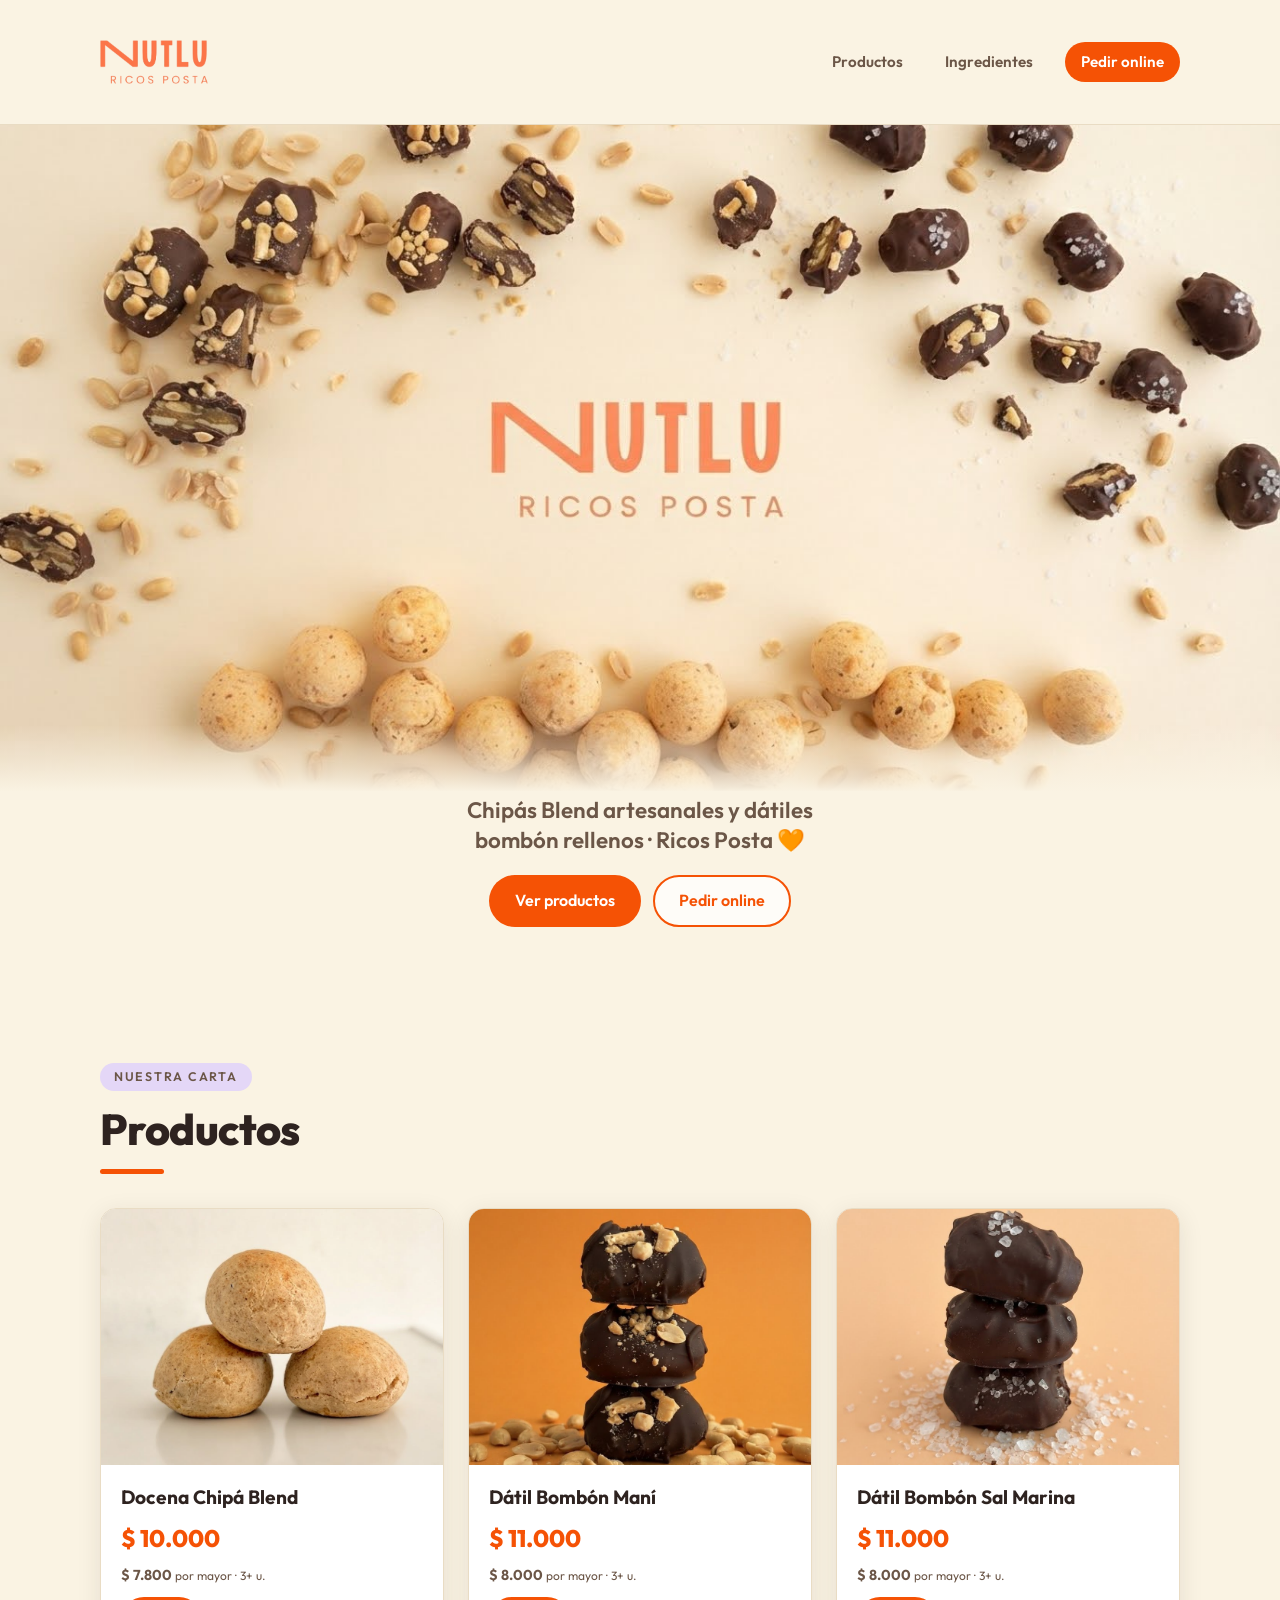
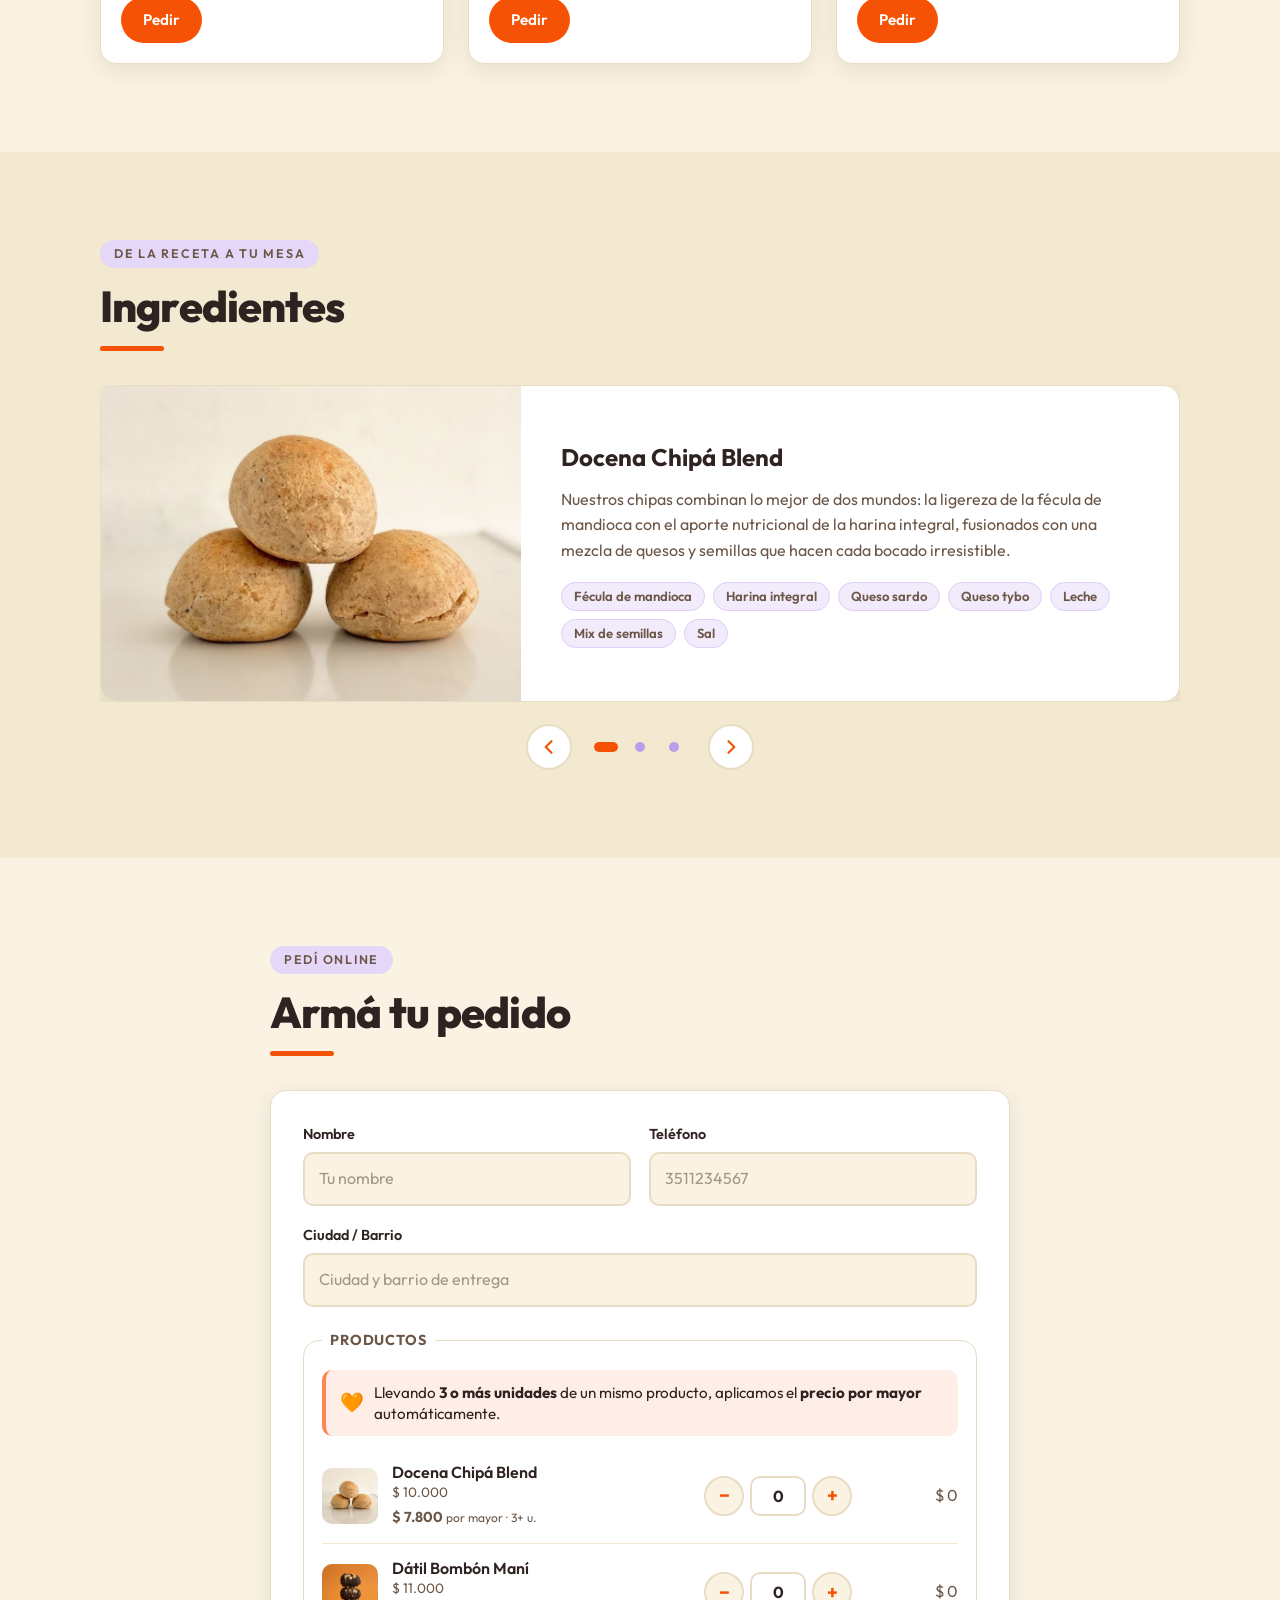
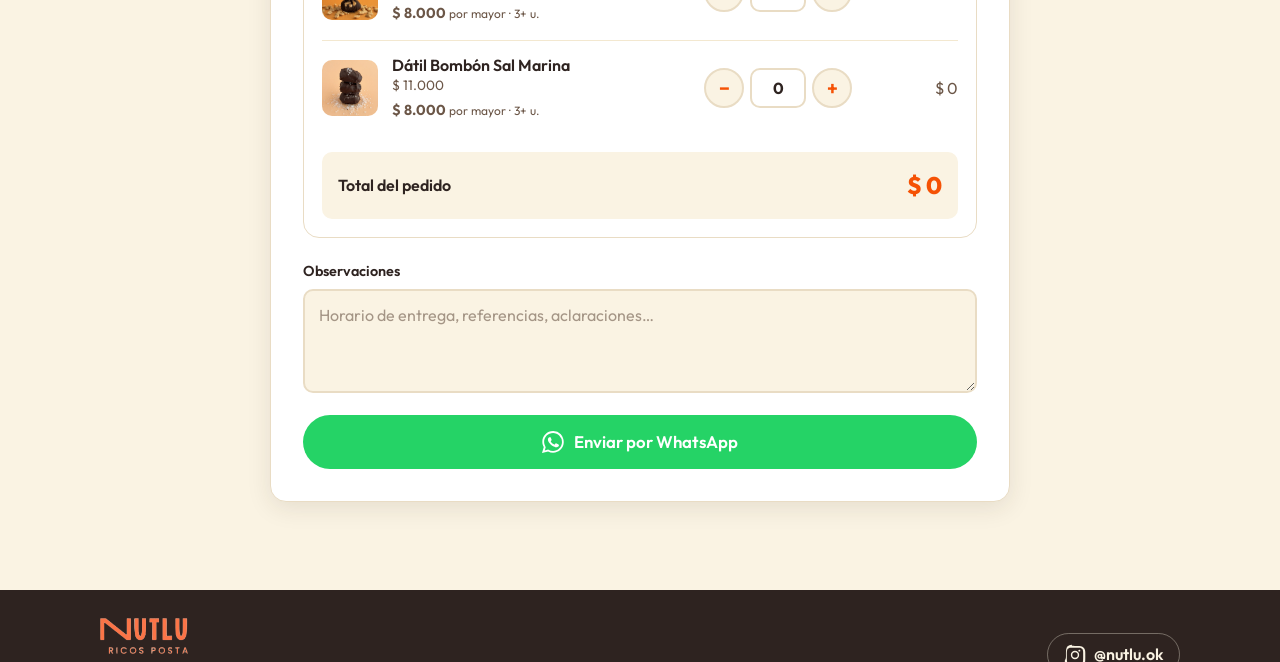
==== commit 86f0acef: "precio por mayor" ====
--- a/index.html
+++ b/index.html
@@ -108,6 +108,11 @@
 
                     <fieldset class="pedido">
                         <legend>Productos</legend>
+                        <p class="pedido__aviso" role="note">
+                            <span class="pedido__aviso-icon" aria-hidden="true">🧡</span>
+                            <span>Llevando <strong>3 o más unidades</strong> de un mismo producto,
+                                aplicamos el <strong>precio por mayor</strong> automáticamente.</span>
+                        </p>
                         <div id="lista-pedido" class="pedido__lista"></div>
                         <div class="pedido__total">
                             <span>Total del pedido</span>
--- a/css/style.css
+++ b/css/style.css
@@ -344,6 +344,47 @@
 .card__price {
     font-size: 1.5rem;
     font-weight: 800;
+    color: var(--marca);
+}
+
+/* precio mayorista: secundario y atenuado, en cards y en el pedido */
+.precio-mayor {
+    margin-top: -4px;
+    font-size: .9rem;
+    font-weight: 700;
+    color: var(--tinta-suave);
+}
+
+.precio-mayor small {
+    font-weight: 400;
+}
+
+/* aviso de precio por mayor en el bloque de pedido */
+.pedido__aviso {
+    display: flex;
+    align-items: center;
+    gap: 10px;
+    margin-bottom: 12px;
+    padding: 12px 14px;
+    background: color-mix(in srgb, var(--marca-2) 14%, #fff);
+    border-left: 4px solid var(--marca-2);
+    border-radius: var(--radio-sm);
+    font-size: .95rem;
+    line-height: 1.4;
+}
+
+.pedido__aviso-icon {
+    font-size: 1.2rem;
+    line-height: 1;
+}
+
+/* línea con precio por mayor activo: el minorista queda tachado y resalta el mayorista */
+.linea--mayor .linea__unit {
+    text-decoration: line-through;
+    opacity: .55;
+}
+
+.linea--mayor .precio-mayor {
     color: var(--marca);
 }
 
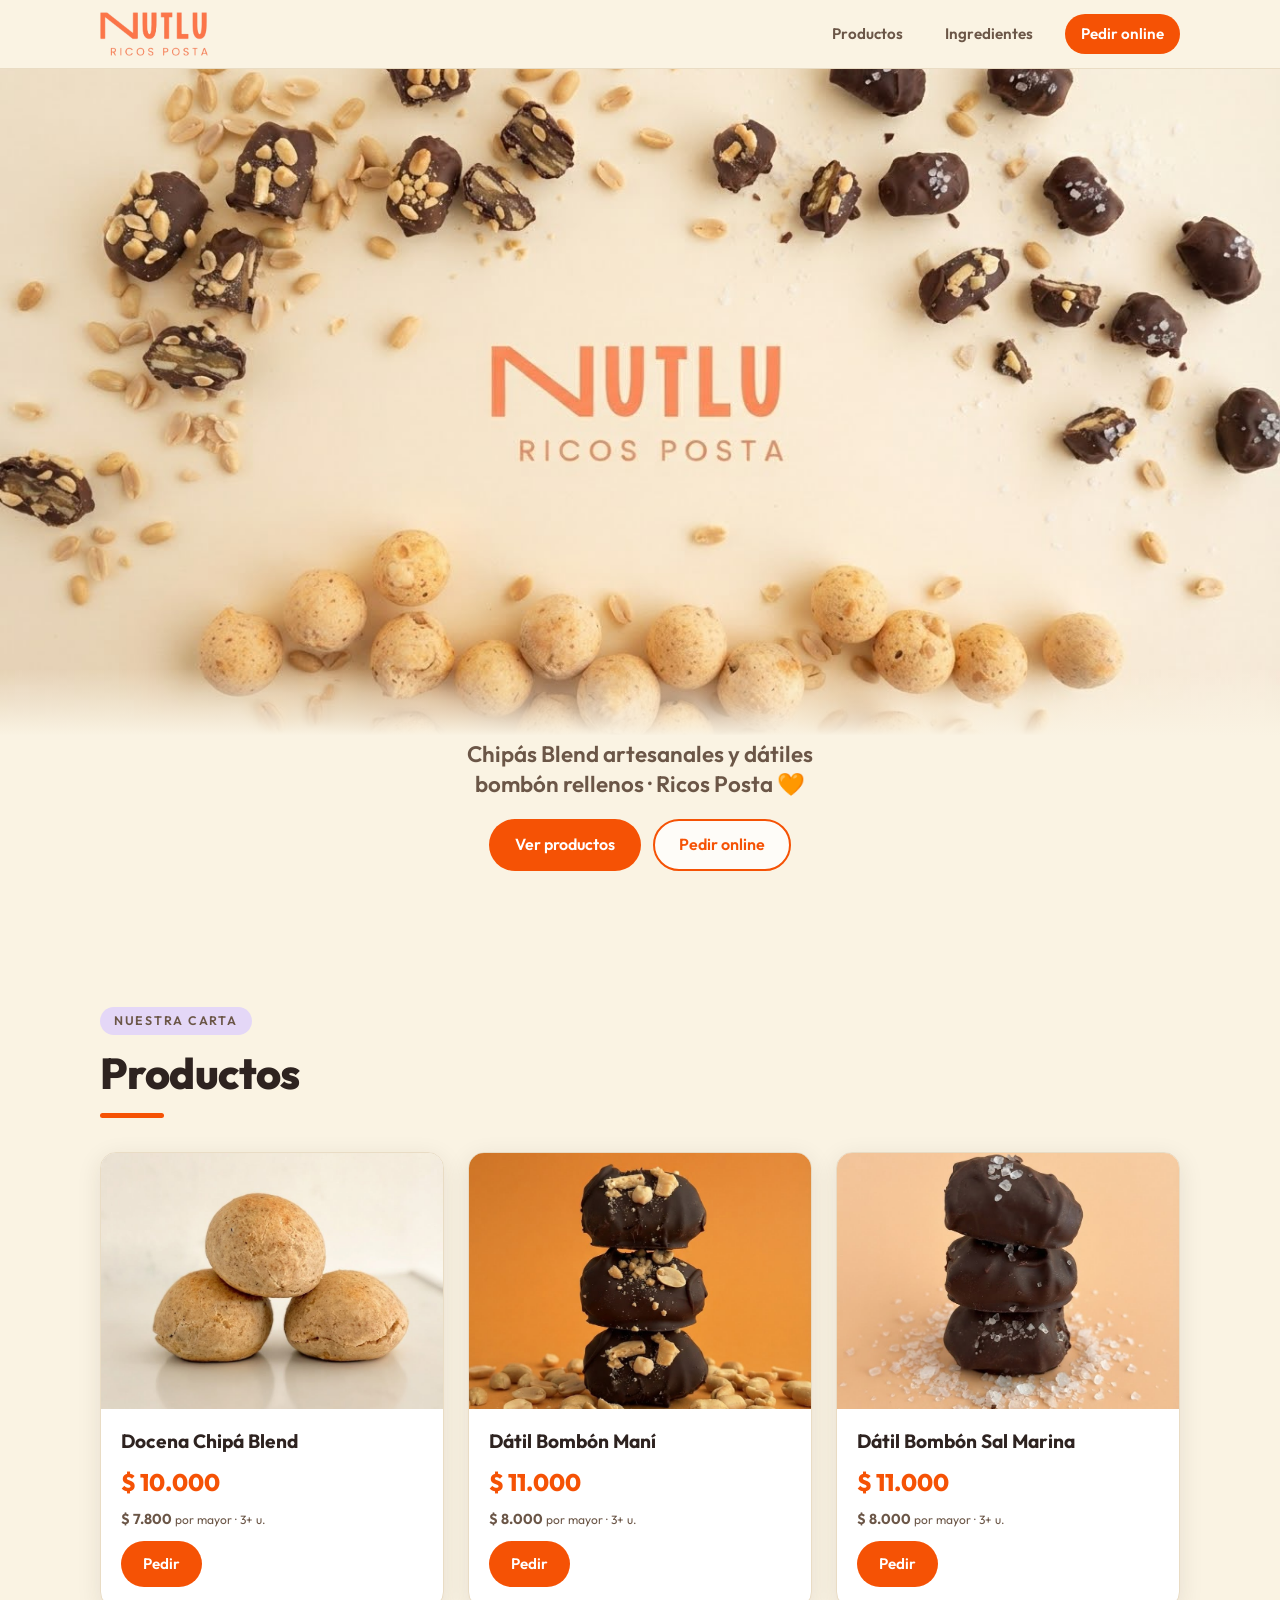
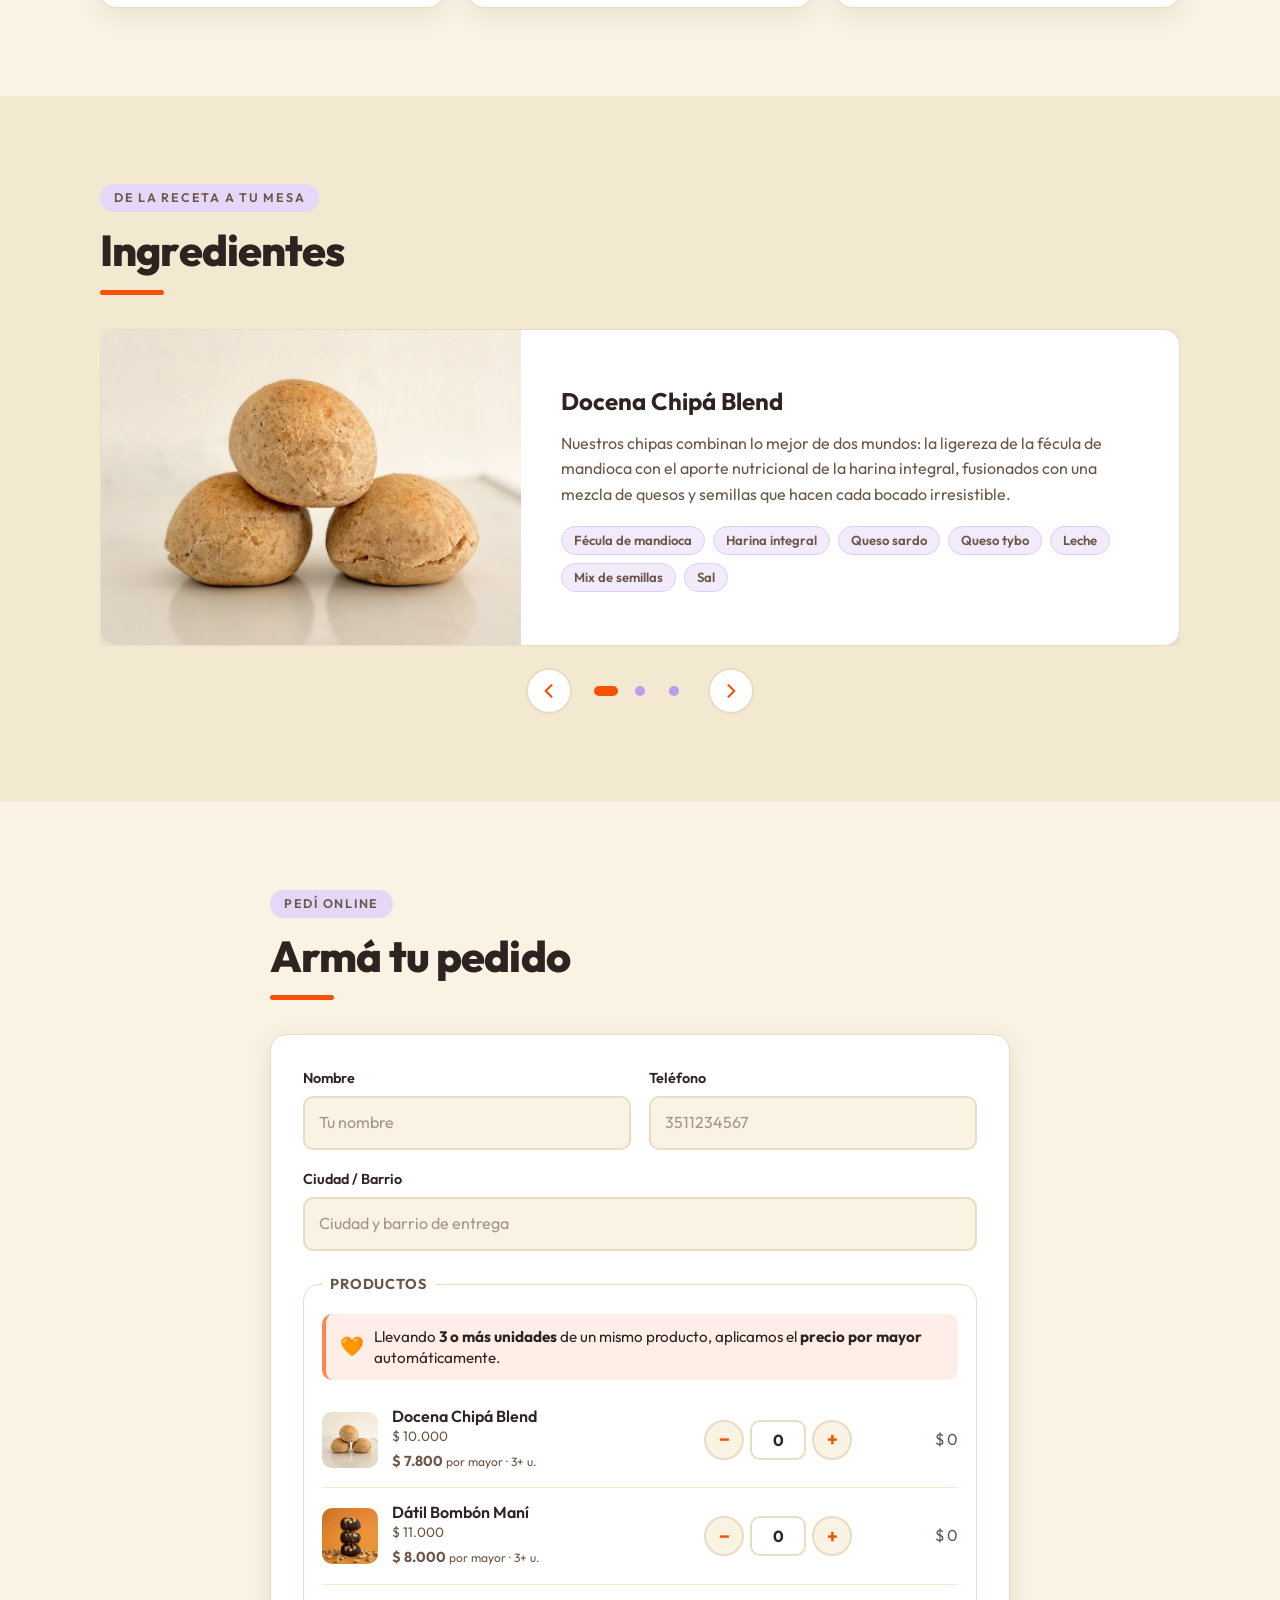
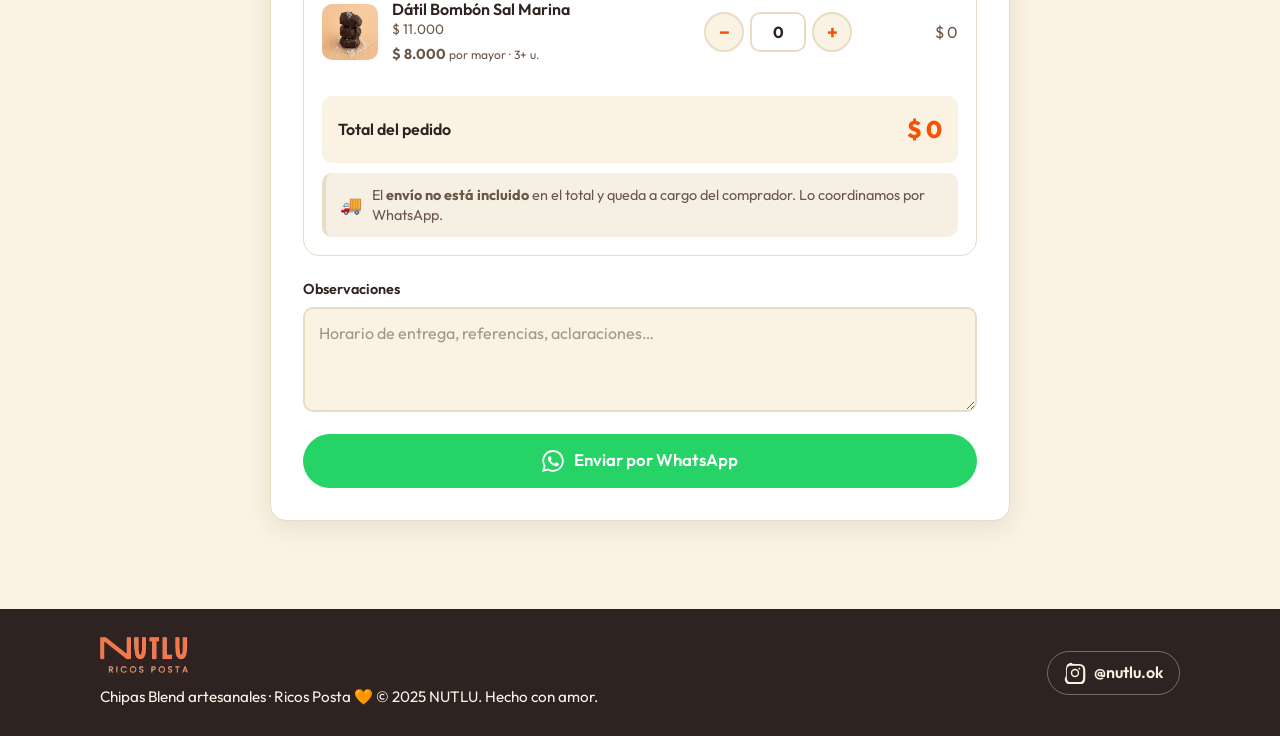
==== commit 3bf7eb7f: "agregando aclaracion de pedido" ====
--- a/index.html
+++ b/index.html
@@ -118,6 +118,11 @@
                             <span>Total del pedido</span>
                             <strong id="total-pedido" aria-live="polite">$ 0</strong>
                         </div>
+                        <p class="pedido__envio" role="note">
+                            <span class="pedido__envio-icon" aria-hidden="true">🚚</span>
+                            <span>El <strong>envío no está incluido</strong> en el total y queda a cargo del
+                                comprador. Lo coordinamos por WhatsApp.</span>
+                        </p>
                     </fieldset>
 
                     <div class="field">
--- a/css/style.css
+++ b/css/style.css
@@ -731,6 +731,25 @@
     color: var(--marca);
 }
 
+.pedido__envio {
+    display: flex;
+    align-items: center;
+    gap: 10px;
+    margin-top: 10px;
+    padding: 12px 14px;
+    background: color-mix(in srgb, var(--arena) 45%, #fff);
+    border-left: 4px solid var(--arena);
+    border-radius: var(--radio-sm);
+    color: var(--tinta-suave);
+    font-size: .9rem;
+    line-height: 1.4;
+}
+
+.pedido__envio-icon {
+    font-size: 1.1rem;
+    line-height: 1;
+}
+
 .form__error {
     margin: 0;
     padding: 12px 14px;
